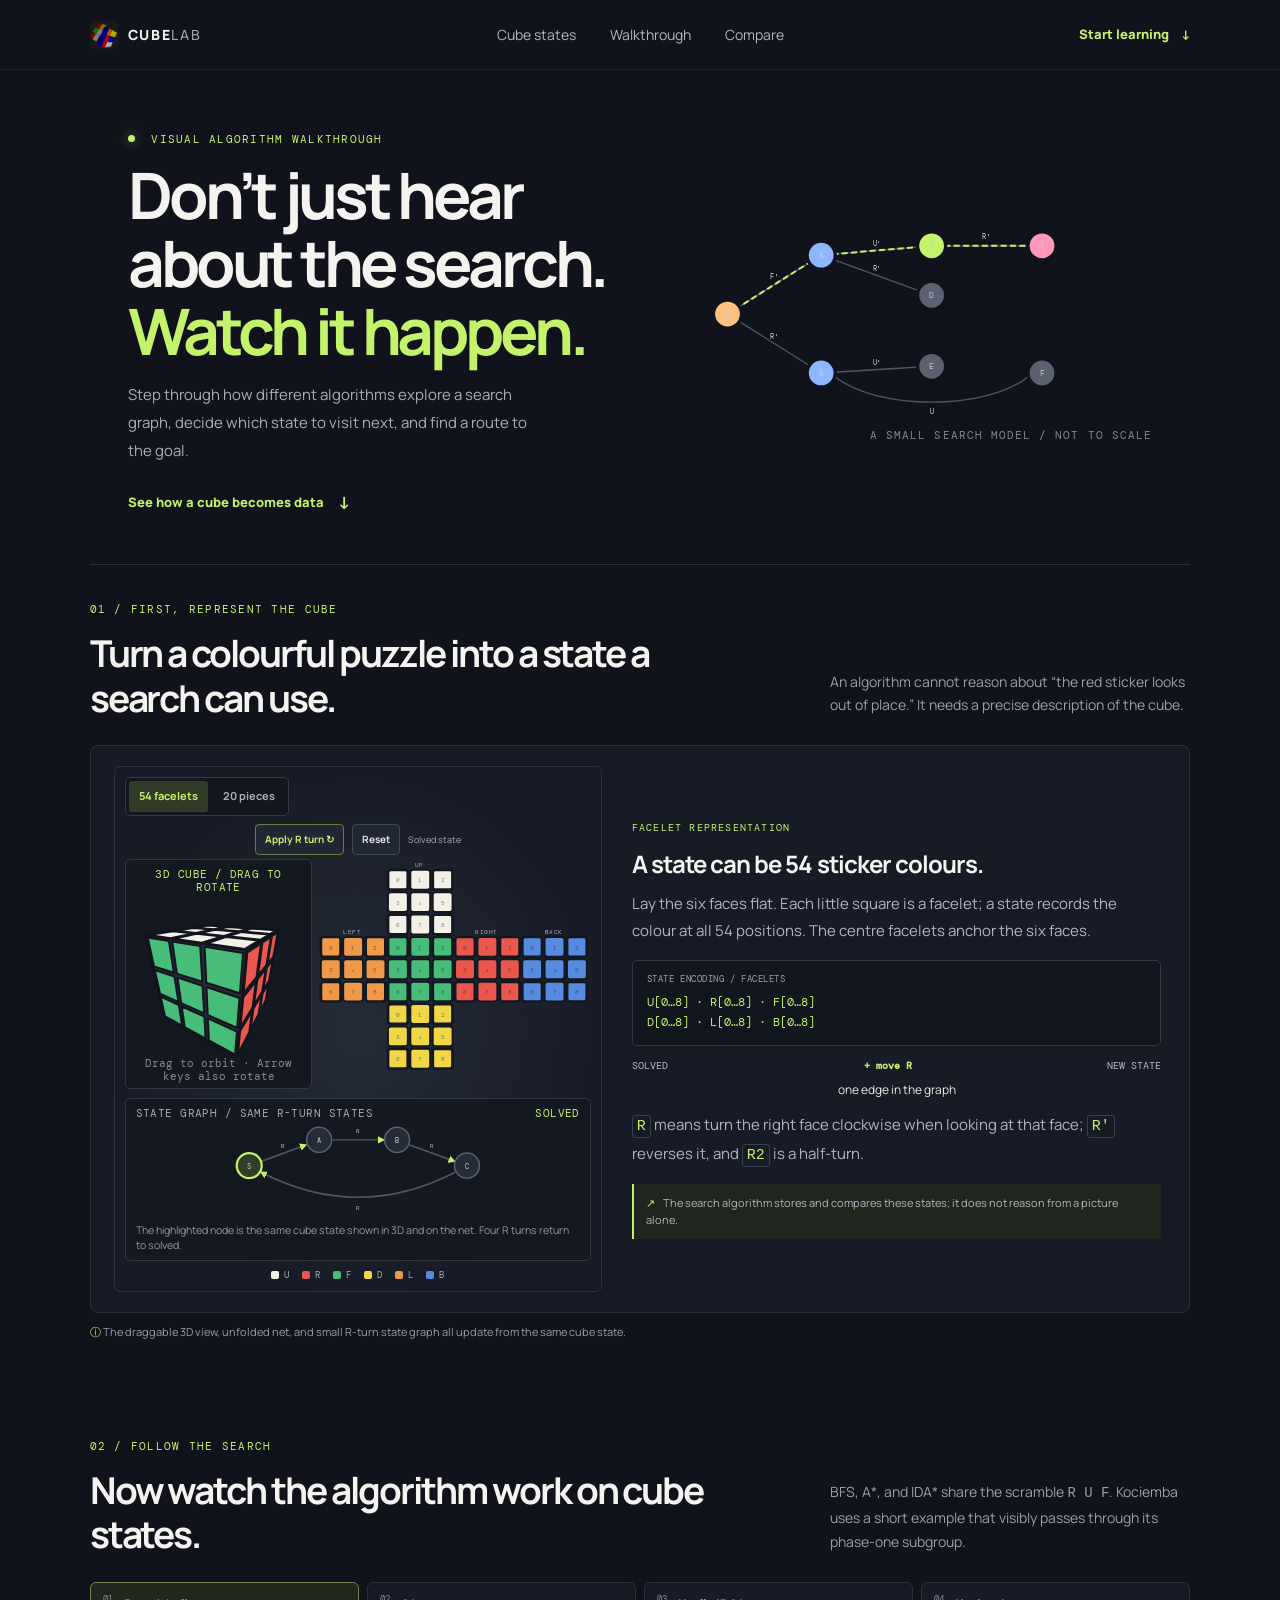
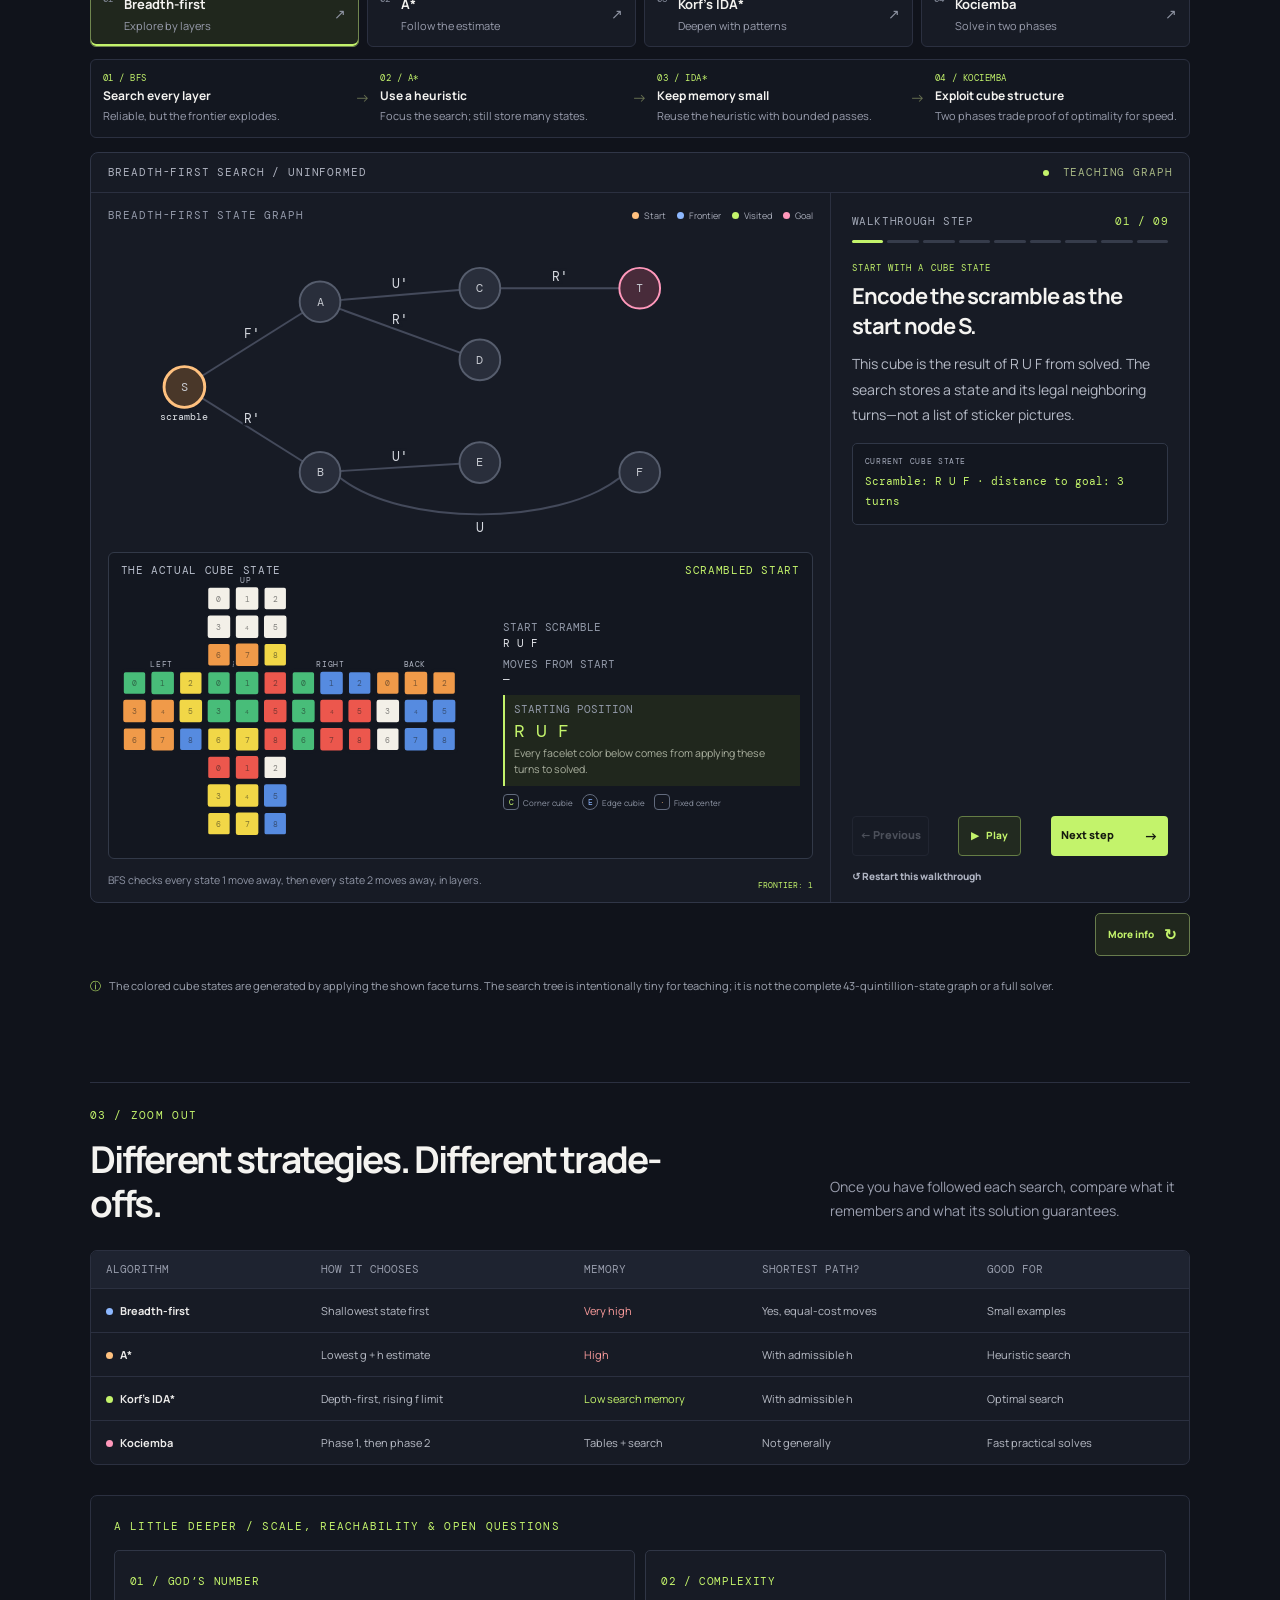
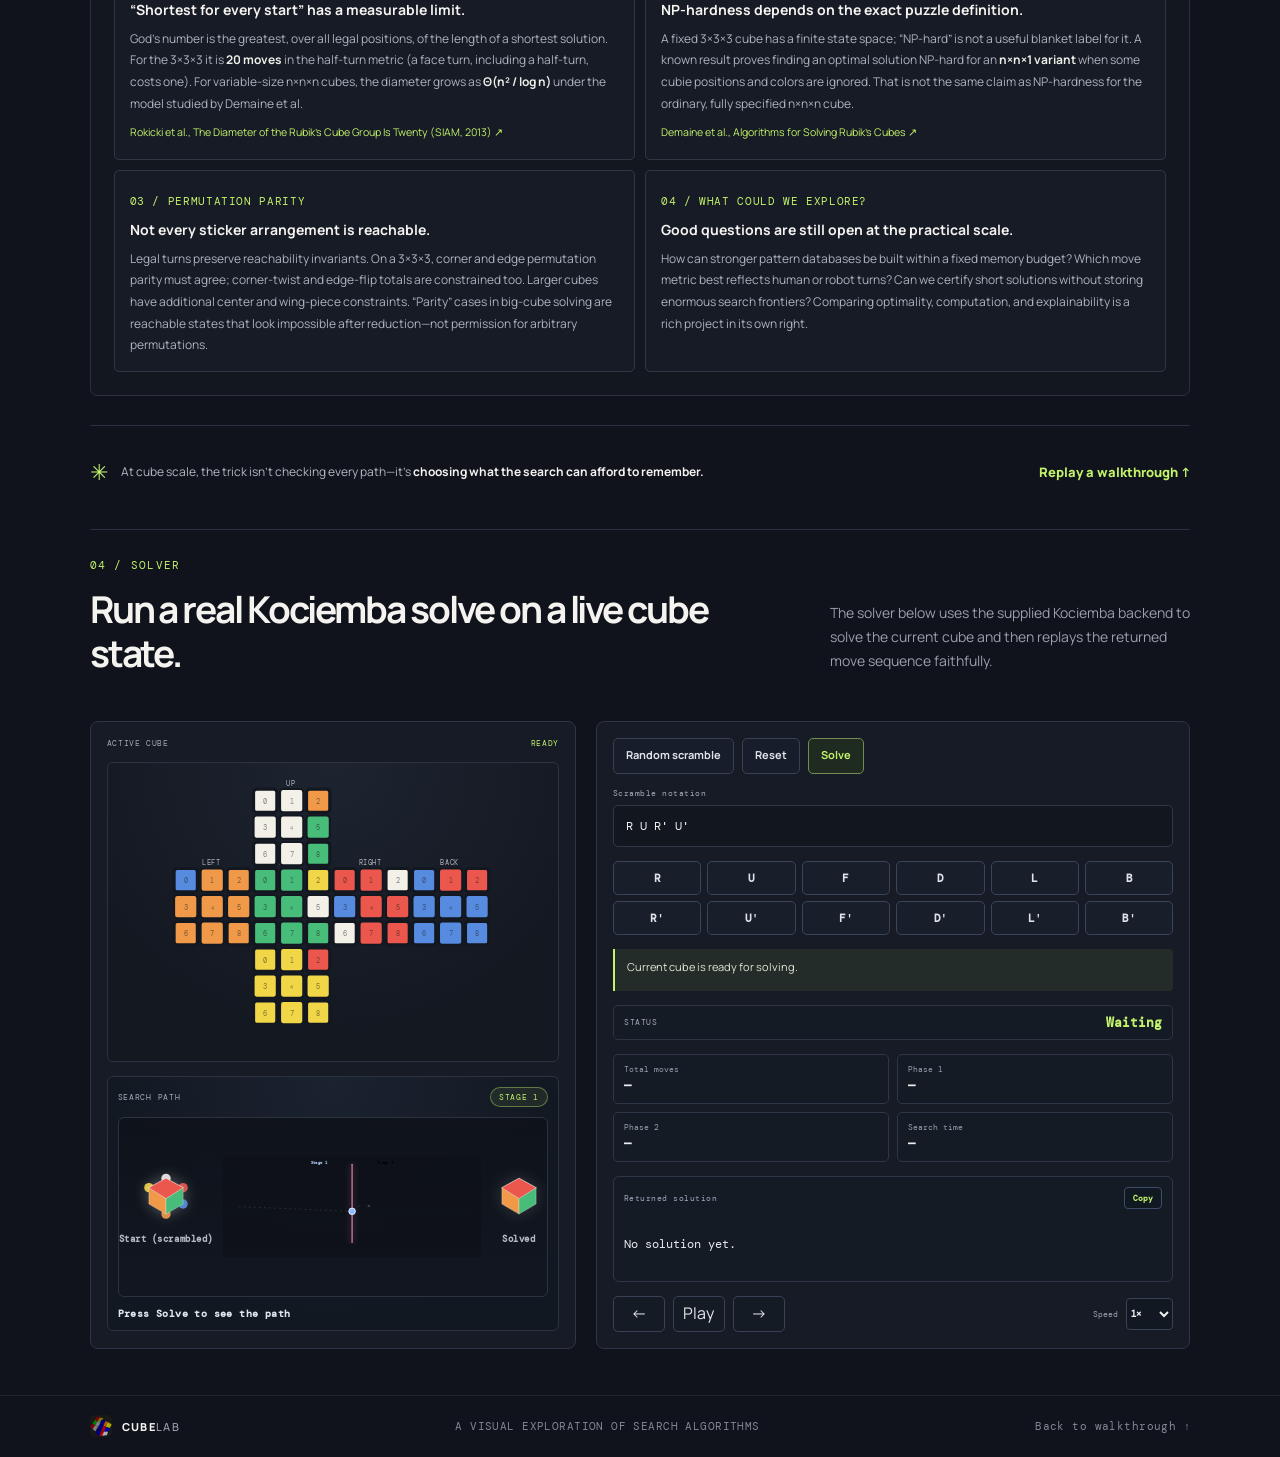
==== index.html @ 3da5feaf "Add files via upload" ====
<!DOCTYPE html>
<html lang="en">
<head>
  <meta charset="UTF-8">
  <meta name="viewport" content="width=device-width, initial-scale=1.0">
  <meta name="theme-color" content="#10131b">
  <title>Cube Lab — Search, step by step</title>
  <link rel="icon" href="./icon.png" type="image/png">
  <link rel="preconnect" href="https://fonts.googleapis.com">
  <link rel="preconnect" href="https://fonts.gstatic.com" crossorigin>
  <link href="https://fonts.googleapis.com/css2?family=DM+Mono:wght@400;500&family=Manrope:wght@400;500;600;700;800&display=swap" rel="stylesheet">
  <link rel="stylesheet" href="./styles.css">
  <script src="./sketch/kociemba.bundle.js"></script>
  <script type="module" src="./sketch/sketch.js"></script>
</head>
<body>
  <header class="topbar">
    <a class="brand" href="#" aria-label="Cube Lab home"><img class="brand-mark" src="./icon.png" alt=""><span>CUBE<span class="brand-light">LAB</span></span></a>
    <nav aria-label="Main navigation"><a href="#representation">Cube states</a><a href="#walkthrough">Walkthrough</a><a href="#compare">Compare</a></nav>
    <a class="top-cta" href="#representation">Start learning <span aria-hidden="true">↓</span></a>
  </header>

  <main>
    <section class="intro">
      <div class="intro-copy">
        <p class="eyebrow"><span class="live-dot"></span> VISUAL ALGORITHM WALKTHROUGH</p>
        <h1>Don’t just hear<br>about the search.<br><span>Watch it happen.</span></h1>
        <p>Step through how different algorithms explore a search graph, decide which state to visit next, and find a route to the goal.</p>
        <a class="primary-link" href="#representation">See how a cube becomes data <span aria-hidden="true">↓</span></a>
      </div>
      <div class="intro-visual" aria-hidden="true">
        <svg viewBox="0 0 700 320">
          <g class="intro-graph-edges">
            <line x1="65" y1="160" x2="205" y2="72"/><line x1="65" y1="160" x2="205" y2="248"/>
            <line x1="205" y1="72" x2="370" y2="58"/><line x1="205" y1="72" x2="370" y2="132"/>
            <line x1="205" y1="248" x2="370" y2="238"/><path d="M226 254 C290 304 450 304 514 254"/>
            <line x1="370" y1="58" x2="535" y2="58"/>
          </g>
          <path class="intro-route" d="M65 160L205 72 370 58 535 58"/>
          <g class="intro-graph-moves">
            <text x="135" y="108">F′</text><text x="135" y="197">R′</text>
            <text x="288" y="58">U′</text><text x="288" y="95">R′</text>
            <text x="288" y="236">U′</text><text x="370" y="310">U</text><text x="452" y="48">R′</text>
          </g>
          <circle class="node node-start" cx="65" cy="160" r="21"/><circle class="node node-frontier" cx="205" cy="72" r="21"/>
          <circle class="node node-frontier" cx="205" cy="248" r="21"/><circle class="node node-visited" cx="370" cy="58" r="21"/>
          <circle class="node node-quiet" cx="370" cy="132" r="21"/><circle class="node node-quiet" cx="370" cy="238" r="21"/>
          <circle class="node node-quiet" cx="535" cy="248" r="21"/><circle class="node node-goal" cx="535" cy="58" r="21"/>
          <g class="intro-graph-labels">
            <text x="65" y="164">S</text><text x="205" y="76">A</text><text x="205" y="252">B</text>
            <text x="370" y="62">C</text><text x="370" y="136">D</text><text x="370" y="242">E</text>
            <text x="535" y="252">F</text><text x="535" y="62">T</text>
          </g>
        </svg>
        <span class="visual-tag">A SMALL SEARCH MODEL / NOT TO SCALE</span>
      </div>
    </section>

    <section class="representation section-wrap" id="representation">
      <div class="section-heading">
        <div><p class="eyebrow">01 / FIRST, REPRESENT THE CUBE</p><h2>Turn a colourful puzzle into a state a search can use.</h2></div>
        <p>An algorithm cannot reason about “the red sticker looks out of place.” It needs a precise description of the cube.</p>
      </div>
      <div class="representation-panel">
        <div class="representation-visual">
          <div class="representation-toggle" role="tablist" aria-label="Cube state representation">
            <button type="button" class="representation-tab active" role="tab" aria-selected="true" data-representation="stickers">54 facelets</button>
            <button type="button" class="representation-tab" role="tab" aria-selected="false" data-representation="pieces">20 pieces</button>
          </div>
          <div class="representation-actions"><button type="button" id="representation-turn">Apply R turn ↻</button><button type="button" id="representation-reset">Reset</button><span id="representation-move-label">Solved state</span></div>
          <div class="cube-views">
            <div class="cube-3d-card">
              <span class="cube-view-label">3D CUBE / DRAG TO ROTATE</span>
              <div id="representation-cube-3d" class="representation-cube-3d" role="group" tabindex="0" aria-label="Interactive three-dimensional Rubik's cube. Drag to rotate; use the arrow keys to change the view."></div>
              <span class="cube-drag-hint">Drag to orbit · Arrow keys also rotate</span>
            </div>
            <div id="representation-cube" class="representation-cube" aria-label="Unfolded Rubik's cube representation"></div>
          </div>
          <div class="representation-state-graph">
            <div class="representation-state-graph-head"><span>STATE GRAPH / SAME R-TURN STATES</span><span id="representation-state-label">SOLVED</span></div>
            <div id="representation-state-graph-svg" aria-label="Graph of states produced by repeated R turns"></div>
            <p class="representation-state-graph-note">The highlighted node is the same cube state shown in 3D and on the net. Four R turns return to solved.</p>
          </div>
          <div class="net-caption"><span><i class="net-color white"></i> U</span><span><i class="net-color red"></i> R</span><span><i class="net-color green"></i> F</span><span><i class="net-color yellow"></i> D</span><span><i class="net-color orange"></i> L</span><span><i class="net-color blue"></i> B</span></div>
        </div>
        <div class="representation-explanation" aria-live="polite">
          <p class="eyebrow" id="representation-kicker">FACELET REPRESENTATION</p>
          <h3 id="representation-title">A state can be 54 sticker colours.</h3>
          <p id="representation-description">Lay the six faces flat. Each little square is a facelet; a state records the colour at all 54 positions. The centre facelets anchor the six faces.</p>
          <div class="representation-readout" id="representation-readout"><span>STATE ENCODING / FACELETS</span><code>U[0…8] · R[0…8] · F[0…8]<br>D[0…8] · L[0…8] · B[0…8]</code></div>
          <div class="representation-equation"><span>SOLVED</span><b>+ move R</b><span>NEW STATE</span><strong>one edge in the graph</strong></div>
          <p class="move-notation"><code>R</code> means turn the right face clockwise when looking at that face; <code>R′</code> reverses it, and <code>R2</code> is a half-turn.</p>
          <p class="representation-hint"><span>↗</span> The search algorithm stores and compares these states; it does not reason from a picture alone.</p>
        </div>
      </div>
      <p class="representation-note"><span>ⓘ</span> The draggable 3D view, unfolded net, and small R-turn state graph all update from the same cube state.</p>
    </section>

    <section class="walkthrough section-wrap" id="walkthrough">
      <div class="section-heading">
        <div><p class="eyebrow">02 / FOLLOW THE SEARCH</p><h2>Now watch the algorithm work on cube states.</h2></div>
        <p>BFS, A*, and IDA* share the scramble <code>R U F</code>. Kociemba uses a short example that visibly passes through its phase-one subgroup.</p>
      </div>
      <div class="algorithm-tabs" role="tablist" aria-label="Choose an algorithm">
        <button class="algorithm-tab active" type="button" role="tab" aria-selected="true" data-algorithm="bfs"><span class="tab-number">01</span><span><strong>Breadth-first</strong><small>Explore by layers</small></span><span class="tab-arrow">↗</span></button>
        <button class="algorithm-tab" type="button" role="tab" aria-selected="false" data-algorithm="astar"><span class="tab-number">02</span><span><strong>A*</strong><small>Follow the estimate</small></span><span class="tab-arrow">↗</span></button>
        <button class="algorithm-tab" type="button" role="tab" aria-selected="false" data-algorithm="idastar"><span class="tab-number">03</span><span><strong>Korf’s IDA*</strong><small>Deepen with patterns</small></span><span class="tab-arrow">↗</span></button>
        <button class="algorithm-tab" type="button" role="tab" aria-selected="false" data-algorithm="kociemba"><span class="tab-number">04</span><span><strong>Kociemba</strong><small>Solve in two phases</small></span><span class="tab-arrow">↗</span></button>
      </div>

      <div class="algorithm-progression" aria-label="How each strategy builds on the previous one">
        <div class="progression-item"><span>01 / BFS</span><strong>Search every layer</strong><small>Reliable, but the frontier explodes.</small></div>
        <span class="progression-arrow" aria-hidden="true">→</span>
        <div class="progression-item"><span>02 / A*</span><strong>Use a heuristic</strong><small>Focus the search; still store many states.</small></div>
        <span class="progression-arrow" aria-hidden="true">→</span>
        <div class="progression-item"><span>03 / IDA*</span><strong>Keep memory small</strong><small>Reuse the heuristic with bounded passes.</small></div>
        <span class="progression-arrow" aria-hidden="true">→</span>
        <div class="progression-item"><span>04 / KOCIEMBA</span><strong>Exploit cube structure</strong><small>Two phases trade proof of optimality for speed.</small></div>
      </div>

      <div class="walkthrough-flip" id="walkthrough-flip">
        <div class="walkthrough-flip-inner" id="walkthrough-flip-inner">
          <div class="walkthrough-front">
            <div class="walkthrough-panel">
        <div class="walkthrough-topline"><span id="algorithm-kicker">BREADTH-FIRST SEARCH / UNINFORMED</span><span class="demo-badge"><i></i> TEACHING GRAPH</span></div>
        <div class="walkthrough-body">
          <div class="visualization">
            <div class="visualization-head"><span id="graph-title">SEARCH GRAPH</span><span class="legend" id="graph-legend"><i class="legend-dot start"></i>Start <i class="legend-dot frontier"></i>Frontier <i class="legend-dot visited"></i>Visited <i class="legend-dot goal"></i>Goal</span></div>
            <div class="graph-container" id="graph-container" aria-label="Step-by-step search graph visualization"></div>
            <div id="cube-context" class="cube-context"></div>
            <div class="visualization-foot"><span id="graph-caption">Each circle is a state. Each line is a possible move.</span><span id="metric-caption">FRONTIER: 1</span></div>
          </div>
          <aside class="step-explanation" aria-live="polite">
            <div class="step-top"><span class="step-label">WALKTHROUGH STEP</span><span class="step-count" id="step-count">01 / 05</span></div>
            <div class="step-progress" id="step-progress"></div>
            <p class="eyebrow" id="step-phase">INITIALIZE</p>
            <h3 id="step-title">Put the start state in the queue.</h3>
            <p class="step-description" id="step-description"></p>
            <div class="data-card" id="data-card"></div>
            <div class="step-controls">
              <button class="previous-button" id="previous-step" type="button">← <span>Previous</span></button>
              <button class="play-button" id="play-steps" type="button" aria-pressed="false"><span aria-hidden="true">▶</span> Play</button>
              <button class="next-button" id="next-step" type="button"><span>Next step</span><b aria-hidden="true">→</b></button>
            </div>
            <button class="restart-button" id="restart-algorithm" type="button">↺ Restart this walkthrough</button>
          </aside>
        </div>
            </div>
            <div class="more-info-row"><button class="more-info-button" id="more-info-button" type="button" aria-expanded="false" aria-controls="algorithm-info-panel">More info <span aria-hidden="true">↻</span></button></div>
          </div>
          <section class="algorithm-info-panel" id="algorithm-info-panel" aria-live="polite" aria-hidden="true" inert></section>
        </div>
      </div>
      <p class="teaching-note"><span>ⓘ</span> The colored cube states are generated by applying the shown face turns. The search tree is intentionally tiny for teaching; it is not the complete 43-quintillion-state graph or a full solver.</p>
    </section>

    <section class="compare-section section-wrap" id="compare">
      <div class="section-heading">
        <div><p class="eyebrow">03 / ZOOM OUT</p><h2>Different strategies. Different trade-offs.</h2></div>
        <p>Once you have followed each search, compare what it remembers and what its solution guarantees.</p>
      </div>
      <div class="comparison">
        <div class="comparison-head"><span>ALGORITHM</span><span>HOW IT CHOOSES</span><span>MEMORY</span><span>SHORTEST PATH?</span><span>GOOD FOR</span></div>
        <div class="comparison-row"><strong><span class="row-dot dot-blue"></span>Breadth-first</strong><span>Shallowest state first</span><span class="memory-high">Very high</span><span>Yes, equal-cost moves</span><span>Small examples</span></div>
        <div class="comparison-row"><strong><span class="row-dot dot-orange"></span>A*</strong><span>Lowest g + h estimate</span><span class="memory-high">High</span><span>With admissible h</span><span>Heuristic search</span></div>
        <div class="comparison-row"><strong><span class="row-dot dot-green"></span>Korf’s IDA*</strong><span>Depth-first, rising f limit</span><span class="memory-low">Low search memory</span><span>With admissible h</span><span>Optimal search</span></div>
        <div class="comparison-row"><strong><span class="row-dot dot-pink"></span>Kociemba</strong><span>Phase 1, then phase 2</span><span>Tables + search</span><span>Not generally</span><span>Fast practical solves</span></div>
      </div>
      <div class="cube-theory">
        <p class="eyebrow">A LITTLE DEEPER / SCALE, REACHABILITY & OPEN QUESTIONS</p>
        <div class="theory-grid">
          <article class="theory-card">
            <span class="theory-index">01 / GOD’S NUMBER</span>
            <h3>“Shortest for every start” has a measurable limit.</h3>
            <p>God’s number is the greatest, over all legal positions, of the length of a shortest solution. For the 3×3×3 it is <strong>20 moves</strong> in the half-turn metric (a face turn, including a half-turn, costs one). For variable-size n×n×n cubes, the diameter grows as <strong>Θ(n² / log n)</strong> under the model studied by Demaine et al.</p>
            <a href="https://doi.org/10.1137/120867366" target="_blank" rel="noreferrer">Rokicki et al., The Diameter of the Rubik’s Cube Group Is Twenty (SIAM, 2013) ↗</a>
          </article>
          <article class="theory-card">
            <span class="theory-index">02 / COMPLEXITY</span>
            <h3>NP-hardness depends on the exact puzzle definition.</h3>
            <p>A fixed 3×3×3 cube has a finite state space; “NP-hard” is not a useful blanket label for it. A known result proves finding an optimal solution NP-hard for an <strong>n×n×1 variant</strong> when some cubie positions and colors are ignored. That is not the same claim as NP-hardness for the ordinary, fully specified n×n×n cube.</p>
            <a href="https://arxiv.org/abs/1106.5736" target="_blank" rel="noreferrer">Demaine et al., Algorithms for Solving Rubik’s Cubes ↗</a>
          </article>
          <article class="theory-card">
            <span class="theory-index">03 / PERMUTATION PARITY</span>
            <h3>Not every sticker arrangement is reachable.</h3>
            <p>Legal turns preserve reachability invariants. On a 3×3×3, corner and edge permutation parity must agree; corner-twist and edge-flip totals are constrained too. Larger cubes have additional center and wing-piece constraints. “Parity” cases in big-cube solving are reachable states that look impossible after reduction—not permission for arbitrary permutations.</p>
          </article>
          <article class="theory-card">
            <span class="theory-index">04 / WHAT COULD WE EXPLORE?</span>
            <h3>Good questions are still open at the practical scale.</h3>
            <p>How can stronger pattern databases be built within a fixed memory budget? Which move metric best reflects human or robot turns? Can we certify short solutions without storing enormous search frontiers? Comparing optimality, computation, and explainability is a rich project in its own right.</p>
          </article>
        </div>
      </div>
      <div class="closing"><span class="closing-icon">✳</span><p>At cube scale, the trick isn’t checking every path—it’s <strong>choosing what the search can afford to remember.</strong></p><a class="top-cta" href="#walkthrough">Replay a walkthrough ↑</a></div>
    </section>

    <section class="solver-section section-wrap" id="solver-section">
      <div class="section-heading">
        <div><p class="eyebrow">04 / SOLVER</p><h2>Run a real Kociemba solve on a live cube state.</h2></div>
        <p>The solver below uses the supplied Kociemba backend to solve the current cube and then replays the returned move sequence faithfully.</p>
      </div>
      <div class="solver-shell">
        <div class="solver-panel solver-cube-panel">
          <div class="solver-view-header"><span>ACTIVE CUBE</span><span id="solver-status-label">READY</span></div>
          <div id="solver-cube-display" class="solver-cube-display" aria-live="polite"></div>
          <div id="solver-path-panel" class="solver-path-panel" aria-live="polite">
            <div class="solver-path-header"><span>SEARCH PATH</span><span class="solver-path-stage" data-role="stage-tag">STAGE 1</span></div>
            <div class="solver-path-visual" data-role="visual"></div>
            <div class="solver-path-status" data-role="status">Press Solve to see the path</div>
          </div>
        </div>
        <div class="solver-panel solver-controls-panel">
          <div class="solver-toolbar">
            <button id="solver-scramble-random" type="button">Random scramble</button>
            <button id="solver-reset" type="button">Reset</button>
            <button id="solver-solve" type="button" class="primary">Solve</button>
          </div>
          <label class="solver-input" for="solver-scramble-input">
            <span>Scramble notation</span>
            <input id="solver-scramble-input" type="text" value="R U R' U'" spellcheck="false" aria-label="Scramble notation input" />
          </label>
          <div class="solver-turn-grid" aria-label="Cube face motion controls">
            <button type="button" class="solver-face-button" data-move="R">R</button>
            <button type="button" class="solver-face-button" data-move="U">U</button>
            <button type="button" class="solver-face-button" data-move="F">F</button>
            <button type="button" class="solver-face-button" data-move="D">D</button>
            <button type="button" class="solver-face-button" data-move="L">L</button>
            <button type="button" class="solver-face-button" data-move="B">B</button>
            <button type="button" class="solver-face-button" data-move="R'">R′</button>
            <button type="button" class="solver-face-button" data-move="U'">U′</button>
            <button type="button" class="solver-face-button" data-move="F'">F′</button>
            <button type="button" class="solver-face-button" data-move="D'">D′</button>
            <button type="button" class="solver-face-button" data-move="L'">L′</button>
            <button type="button" class="solver-face-button" data-move="B'">B′</button>
          </div>
          <div id="solver-message" class="solver-message" data-tone="info">Ready to solve a valid cube state.</div>
          <div class="solver-phase-row">
            <span class="solver-tag">STATUS</span>
            <strong id="solver-phase-text">Waiting</strong>
          </div>
          <div class="solver-stats" id="solver-stats">
            <div><span>Total moves</span><strong id="solver-stat-total">—</strong></div>
            <div><span>Phase 1</span><strong id="solver-stat-phase1">—</strong></div>
            <div><span>Phase 2</span><strong id="solver-stat-phase2">—</strong></div>
            <div><span>Search time</span><strong id="solver-stat-time">—</strong></div>
          </div>
          <div class="solver-solution-box">
            <div class="solver-solution-header">
              <span>Returned solution</span>
              <button id="solver-copy-solution" type="button">Copy</button>
            </div>
            <div id="solver-solution-text" class="solver-solution-text">No solution yet.</div>
          </div>
          <div class="solver-playback">
            <button id="solver-prev-move" type="button" aria-label="Previous move">←</button>
            <button id="solver-play-solution" type="button" aria-label="Play solution">Play</button>
            <button id="solver-next-move" type="button" aria-label="Next move">→</button>
            <label class="solver-speed">
              <span>Speed</span>
              <select id="solver-speed-select" aria-label="Playback speed">
                <option value="0.25">0.25×</option>
                <option value="0.5">0.5×</option>
                <option value="1" selected>1×</option>
                <option value="2">2×</option>
                <option value="4">4×</option>
              </select>
            </label>
          </div>
        </div>
      </div>
    </section>
  </main>
  <footer><a class="brand" href="#"><img class="brand-mark" src="./icon.png" alt=""><span>CUBE<span class="brand-light">LAB</span></span></a><span>A VISUAL EXPLORATION OF SEARCH ALGORITHMS</span><a href="#walkthrough">Back to walkthrough ↑</a></footer>
</body>
</html>
---- styles.css ----
:root {
  color-scheme: dark;
  --bg: #10131b;
  --surface: #171b25;
  --raised: #1d2230;
  --line: #2b3040;
  --muted: #9a9eae;
  --text: #f4f3f0;
  --accent: #c3f36b;
  --blue: #8db8ff;
  --orange: #ffc17f;
  --pink: #ff98bb;
  --mono: "DM Mono", Consolas, monospace;
  --sans: "Manrope", "Segoe UI", sans-serif;
}
* { box-sizing: border-box; }
html { scroll-behavior: smooth; }
body { margin: 0; background: var(--bg); color: var(--text); font-family: var(--sans); font-size: 16px; line-height: 1.7; }
a { color: inherit; text-decoration: none; }
button { color: inherit; font: inherit; }
.topbar { height: 70px; padding: 0 7%; display: flex; align-items: center; justify-content: space-between; border-bottom: 1px solid rgba(255,255,255,.07); }
.brand { display: inline-flex; align-items: center; gap: 10px; font-size: 14px; font-weight: 800; letter-spacing: .12em; }
.brand-light { color: #9da2af; font-weight: 500; }
.brand-mark { width: 28px; height: 28px; display: block; border-radius: 5px; object-fit: cover; }
.topbar nav { display: flex; gap: 34px; color: #b4b7c2; font-size: 12px; }.topbar nav a:hover, footer a:hover { color: var(--accent); }
.top-cta { color: var(--accent); font-size: 11px; font-weight: 800; }.top-cta span { margin-left: 9px; }
.intro { min-height: 450px; padding: 62px 10% 48px; display: grid; grid-template-columns: 1fr .9fr; align-items: center; gap: 35px; overflow: hidden; }
.intro-copy { position: relative; z-index: 1; }.eyebrow { margin: 0 0 13px; color: var(--accent); font: 9px/1.5 var(--mono); letter-spacing: .12em; }
.live-dot { display: inline-block; width: 7px; height: 7px; margin-right: 8px; border-radius: 50%; background: var(--accent); box-shadow: 0 0 12px #c3f36b88; vertical-align: 1px; }
h1,h2,h3,p { margin-top: 0; } h1 { margin-bottom: 17px; font-size: clamp(45px,5vw,66px); line-height: 1.06; letter-spacing: -.065em; }
h1 span { color: var(--accent); }.intro-copy > p:not(.eyebrow) { max-width: 425px; color: #aaadba; font-size: 13px; line-height: 1.85; }
.primary-link { display: inline-flex; gap: 14px; align-items: center; margin-top: 8px; color: var(--accent); font-size: 11px; font-weight: 800; }.primary-link span { font-size: 17px; }
.intro-visual { position: relative; padding: 22px 0; }.intro-visual svg { width: 100%; overflow: visible; }
.intro-edge { fill: none; stroke: #50566a; stroke-width: 2; }.explored-edge { stroke: #667153; }.intro-route { fill: none; stroke: var(--accent); stroke-width: 3; stroke-dasharray: 9 5; }
.node { stroke: var(--bg); stroke-width: 5; }.node-start { fill: var(--orange); }.node-frontier { fill: var(--blue); }.node-visited { fill: var(--accent); }.node-goal { fill: var(--pink); }.node-quiet { fill: #5b6171; }
.intro-visual text { fill: #a4a8b4; font: 9px var(--mono); letter-spacing: .1em; }.visual-tag { display: block; text-align: right; color: #818697; font: 8px var(--mono); letter-spacing: .1em; }
.intro-graph-edges line,.intro-graph-edges path { fill: none; stroke: #50566a; stroke-width: 2; }.intro-graph-moves text { fill: #d8dbe2; stroke: #10131b; stroke-width: 4px; paint-order: stroke; text-anchor: middle; font: 11px var(--mono); letter-spacing: 0; }.intro-graph-labels text { fill: #c7cad1; text-anchor: middle; font: 12px var(--mono); letter-spacing: 0; }
.section-wrap { width: min(1200px,86%); margin: 0 auto; }.walkthrough { padding: 40px 0 86px; }
.section-heading { display: flex; justify-content: space-between; align-items: end; gap: 30px; margin-bottom: 25px; }.section-heading h2 { max-width: 620px; margin: 0; font-size: clamp(27px,3.1vw,37px); letter-spacing: -.055em; line-height: 1.2; }
.section-heading > p { max-width: 360px; margin: 0 0 3px; color: var(--muted); font-size: 11px; }
.algorithm-tabs { display: grid; grid-template-columns: repeat(4,1fr); gap: 8px; margin-bottom: 12px; }
.algorithm-tab { min-height: 65px; padding: 10px 12px; display: flex; align-items: center; gap: 11px; text-align: left; border: 1px solid var(--line); border-radius: 6px; background: var(--surface); cursor: pointer; transition: border-color .16s, background .16s, transform .16s; }
.algorithm-tab:hover { transform: translateY(-2px); border-color: #535a6d; }.algorithm-tab.active { border-color: #70864f; background: #20271d; box-shadow: inset 0 -2px var(--accent); }
.tab-number { align-self: flex-start; color: #858b9a; font: 9px var(--mono); }.algorithm-tab > span:nth-child(2) { display: grid; gap: 2px; }
.algorithm-tab strong { font-size: 11px; }.algorithm-tab small { color: var(--muted); font-size: 9px; }.tab-arrow { margin-left: auto; color: #8f94a3; font-size: 14px; }
.algorithm-progression { display: grid; grid-template-columns: 1fr auto 1fr auto 1fr auto 1fr; align-items: center; gap: 10px; margin: 0 0 14px; padding: 12px; border: 1px solid var(--line); border-radius: 6px; background: #131720; }
.progression-item { min-width: 0; display: grid; gap: 2px; }.progression-item > span { color: var(--accent); font: 8px var(--mono); letter-spacing: .06em; }.progression-item strong { font-size: 10px; }.progression-item small { color: var(--muted); font-size: 9px; line-height: 1.5; }.progression-arrow { color: #687151; font-size: 15px; }
.walkthrough-flip { perspective: 1500px; }.walkthrough-flip-inner { display: grid; transform-style: preserve-3d; transition: transform .7s cubic-bezier(.2,.7,.2,1); }.walkthrough-flip-inner.is-flipped { transform: rotateY(180deg); }
.walkthrough-front,.algorithm-info-panel { grid-area: 1 / 1; min-width: 0; backface-visibility: hidden; -webkit-backface-visibility: hidden; }.walkthrough-front { display: flex; flex-direction: column; }.algorithm-info-panel { display: flex; flex-direction: column; gap: 20px; padding: 26px; border: 1px solid #303647; border-radius: 8px; background: var(--surface); transform: rotateY(180deg); }
.more-info-row { display: flex; justify-content: flex-end; padding: 10px 0 0; }.more-info-button { min-height: 36px; padding: 8px 12px; display: inline-flex; align-items: center; gap: 10px; border: 1px solid #687c4d; border-radius: 5px; background: #20271d; color: var(--accent); cursor: pointer; font-size: 10px; font-weight: 800; }.more-info-button:hover { border-color: var(--accent); background: #293322; }.more-info-button span { font-size: 15px; }
.algorithm-info-heading { position: relative; padding-right: 175px; }.algorithm-info-heading h2 { margin: 0 0 8px; font-size: clamp(24px,3vw,34px); letter-spacing: -.05em; }.algorithm-info-heading .eyebrow { margin-bottom: 7px; }.algorithm-info-summary { max-width: 780px; margin: 0; color: #b7bbc6; font-size: 12px; line-height: 1.7; }.algorithm-info-heading .more-info-button { position: absolute; top: 0; right: 0; }
.algorithm-info-facts { display: grid; grid-template-columns: repeat(2,minmax(0,1fr)); gap: 10px; }.algorithm-info-facts article { min-width: 0; padding: 14px; border: 1px solid #303646; border-radius: 5px; background: #131720; }.algorithm-info-facts h3,.pseudocode h3 { margin: 0 0 7px; color: #e8e9e6; font-size: 12px; }.algorithm-info-facts p { margin: 0; color: #aeb3c0; font-size: 10px; line-height: 1.8; white-space: pre-line; }.pseudocode { padding: 14px; border: 1px solid #303646; border-radius: 5px; background: #11151d; }.pseudocode pre { overflow-x: auto; margin: 0; color: var(--accent); font: 10px/1.8 var(--mono); white-space: pre; }
.walkthrough-panel { overflow: hidden; border: 1px solid #303647; border-radius: 8px; background: var(--surface); }
.walkthrough-topline { min-height: 40px; padding: 0 17px; display: flex; align-items: center; justify-content: space-between; border-bottom: 1px solid var(--line); color: #adb1be; font: 8px var(--mono); letter-spacing: .08em; }
.demo-badge { color: #a5b583; }.demo-badge i { display: inline-block; width: 6px; height: 6px; margin-right: 6px; border-radius: 50%; background: var(--accent); }
.walkthrough-body { display: grid; grid-template-columns: minmax(0,1.65fr) minmax(310px,.8fr); min-height: 470px; }
.visualization { min-width: 0; padding: 16px 17px 12px; border-right: 1px solid var(--line); }
.visualization-head { min-height: 23px; display: flex; justify-content: space-between; align-items: start; gap: 10px; color: #9298a8; font: 8px var(--mono); letter-spacing: .08em; }
.legend { display: flex; align-items: center; gap: 5px; color: #a9adba; font: 8px var(--sans); letter-spacing: 0; }.legend[hidden] { display: none; }.legend-dot { width: 7px; height: 7px; margin-left: 6px; border-radius: 50%; }.legend-dot.start { background: var(--orange); }.legend-dot.frontier { background: var(--blue); }.legend-dot.visited { background: var(--accent); }.legend-dot.goal { background: var(--pink); }
.a-star-key { white-space: nowrap; }.a-star-key i { color: var(--accent); font: 9px var(--mono); font-style: normal; }
.graph-container { min-height: 310px; display: grid; place-items: center; overflow: hidden; }.graph-svg { width: 100%; height: 310px; }
.graph-edge { stroke: #444a5b; stroke-width: 2; transition: stroke .25s, stroke-width .25s; }.graph-edge.edge-discovered { stroke: #727b60; }.graph-edge.edge-path { stroke: var(--accent); stroke-width: 4; }
.graph-node circle { fill: #292e3b; stroke: #565d6d; stroke-width: 2; transition: fill .25s, stroke .25s, r .25s; }.graph-node text { fill: #c7cad1; text-anchor: middle; font: 12px var(--mono); pointer-events: none; }
.graph-node .node-score { fill: #d5d9e2; font: 10px var(--mono); }.graph-node.node-current circle { fill: #303d28; stroke: var(--accent); stroke-width: 3; }.graph-node.node-visited circle { fill: #344329; stroke: var(--accent); }
.graph-node.node-frontier circle { fill: #283a54; stroke: var(--blue); }.graph-node.node-start circle { fill: #493729; stroke: var(--orange); }.graph-node.node-goal circle { fill: #482b3a; stroke: var(--pink); }
.graph-node.node-pruned circle { fill: #292e3b; stroke: #697083; stroke-dasharray: 4 3; }.graph-node.node-path circle { fill: #39452d; stroke: var(--accent); stroke-width: 3; }
.graph-node .node-state { fill: #e0e3e8; font: 10px var(--mono); }.edge-move { fill: #d8dbe2; stroke: #171b25; stroke-width: 5px; paint-order: stroke; text-anchor: middle; font: 13px var(--mono); }.edge-move-path { fill: var(--accent); }
.representation { padding: 37px 0 57px; border-top: 1px solid var(--line); }.representation-panel { display: grid; grid-template-columns: minmax(340px,.95fr) minmax(350px,1.05fr); gap: 25px; padding: 20px 23px; border: 1px solid var(--line); border-radius: 8px; background: var(--surface); }
.representation-visual { min-width: 0; padding: 10px; display: flex; flex-direction: column; align-items: center; justify-content: center; border: 1px solid #2b3240; border-radius: 6px; background: radial-gradient(ellipse at 50% 50%,#252c38,#171b25 72%); }
.representation-toggle { display: flex; align-self: flex-start; gap: 5px; margin-bottom: 8px; padding: 3px; border: 1px solid #343a49; border-radius: 5px; background: #131720; }
.representation-tab { padding: 6px 10px; border: 0; border-radius: 3px; background: transparent; color: #a9aebb; cursor: pointer; font-size: 11px; font-weight: 700; }.representation-tab.active { background: #313b27; color: var(--accent); }
.representation-actions { width: 100%; display: flex; align-items: center; justify-content: center; gap: 8px; margin-bottom: 4px; }.representation-actions button { padding: 6px 9px; border: 1px solid #41495a; border-radius: 4px; background: #222735; color: #e0e2e5; cursor: pointer; font-size: 10px; font-weight: 700; }.representation-actions button:first-child { border-color: #667d45; color: var(--accent); }.representation-actions button:hover { border-color: var(--accent); }.representation-actions span { color: #a4aaba; font-size: 9px; }
.cube-views { width: 100%; display: grid; grid-template-columns: minmax(0,.82fr) minmax(0,1.18fr); align-items: center; gap: 8px; }
.cube-3d-card { min-width: 0; padding: 8px 5px 5px; border: 1px solid #303747; border-radius: 5px; background: #141821; text-align: center; }
.cube-view-label,.cube-drag-hint { display: block; color: #a4aaba; font: 7px var(--mono); letter-spacing: .04em; }.cube-view-label { color: var(--accent); }.cube-drag-hint { color: #838b9b; font-size: 6px; letter-spacing: 0; }
.representation-cube-3d { width: 100%; aspect-ratio: 1.08; display: grid; place-items: center; cursor: grab; outline: none; touch-action: none; }.representation-cube-3d:active { cursor: grabbing; }.representation-cube-3d:focus-visible { box-shadow: inset 0 0 0 2px var(--accent); border-radius: 4px; }.interactive-cube-svg { display: block; width: 100%; height: 100%; overflow: visible; }.interactive-cube-body { fill: #252b37; stroke: #10131b; stroke-width: 2; stroke-linejoin: round; vector-effect: non-scaling-stroke; }.interactive-cube-sticker { stroke: #11151d; stroke-width: 2; stroke-linejoin: round; vector-effect: non-scaling-stroke; }
.representation-cube { width: 100%; min-width: 0; display: grid; place-items: center; }.cube-net { display: block; width: 100%; max-width: 340px; height: auto; overflow: visible; }
.representation-state-graph { width: 100%; margin-top: 9px; padding: 8px 10px 6px; border: 1px solid #303747; border-radius: 5px; background: #141821; }.representation-state-graph-head { display: flex; justify-content: space-between; gap: 8px; color: #a4aaba; font: 7px var(--mono); letter-spacing: .04em; }.representation-state-graph-head span:last-child { color: var(--accent); }.representation-graph-svg { display: block; width: 100%; height: 103px; overflow: visible; }.representation-graph-edge { fill: none; stroke: #50576a; stroke-width: 2; marker-end: url(#representation-arrow); }.representation-graph-edge.active { stroke: var(--accent); stroke-width: 3; }.representation-graph-node circle { fill: #252b39; stroke: #596173; stroke-width: 2; }.representation-graph-node text { fill: #c7cad1; text-anchor: middle; font: 10px var(--mono); }.representation-graph-node.current circle { fill: #303d28; stroke: var(--accent); stroke-width: 3; }.representation-graph-node.passed circle { fill: #344329; stroke: var(--accent); }.representation-graph-move { fill: #b7bdca; text-anchor: middle; font: 8px var(--mono); }.representation-graph-move.active { fill: var(--accent); }.representation-state-graph-note { margin: 0; color: #9298a8; font-size: 8px; line-height: 1.5; }
.cube-face-label { fill: #aeb3c0; text-anchor: middle; font: 7px var(--mono); letter-spacing: .08em; }.cube-sticker { stroke: #131720; stroke-width: 2; transition: fill .2s; }.cube-sticker.move-highlight { stroke: #fff; stroke-width: 3; filter: drop-shadow(0 0 3px #fff8); }.cube-sticker.pattern-piece { stroke: #222; stroke-width: 4; filter: drop-shadow(0 0 3px #ffbc61); }
.facelet-index { fill: #1a1b1b; text-anchor: middle; font: 7px var(--mono); opacity: .52; pointer-events: none; }.center-index { font-size: 5px; }.piece-label { fill: #151820; text-anchor: middle; font: bold 8px var(--mono); pointer-events: none; }.center-label { font-size: 12px; }.cube-sticker.corner-sticker { stroke-width: 3; }.cube-sticker.edge-sticker { stroke-width: 2; }
.net-caption { display: flex; flex-wrap: wrap; justify-content: center; gap: 13px; padding-top: 8px; color: #aab0bd; font: 9px var(--mono); }.net-caption span { display: flex; align-items: center; gap: 5px; }.net-color { width: 8px; height: 8px; border-radius: 2px; }.net-color.white { background: #f3f0e8; }.net-color.red { background: #ec574d; }.net-color.green { background: #48bd79; }.net-color.yellow { background: #f1d747; }.net-color.orange { background: #f09a49; }.net-color.blue { background: #568be0; }
.representation-explanation { padding: 9px 5px; align-self: center; }.representation-explanation .eyebrow { font-size: 10px; }.representation-explanation h3 { margin-bottom: 11px; font-size: 24px; line-height: 1.3; letter-spacing: -.04em; }.representation-explanation > p:not(.eyebrow) { color: #b1b5c1; font-size: 14px; line-height: 1.8; }
.representation-readout { margin: 16px 0 12px; padding: 12px 14px; border: 1px solid #343a49; border-radius: 5px; background: #12161e; }.representation-readout span,.representation-readout code { display: block; }.representation-readout span { margin-bottom: 7px; color: #9ca2b1; font: 9px var(--mono); letter-spacing: .06em; }.representation-readout code { color: var(--accent); font: 12px/1.7 var(--mono); }
.representation-equation { display: grid; grid-template-columns: auto 1fr auto; align-items: center; gap: 9px; margin: 13px 0; color: #b5bac5; font: 10px var(--mono); }.representation-equation b { color: var(--accent); text-align: center; }.representation-equation strong { grid-column: 1 / -1; color: #e7e8e4; font: 12px var(--sans); text-align: center; }
.move-notation { margin: 12px 0; color: #b1b5c1; font-size: 11px; line-height: 1.7; }.move-notation code { padding: 2px 4px; border: 1px solid #383f4e; border-radius: 3px; color: var(--accent); }
.representation-hint { margin: 15px 0 0; padding: 10px 12px; border-left: 2px solid var(--accent); background: #20261e; color: #bcc2b1; font-size: 11px !important; line-height: 1.6 !important; }.representation-hint span { margin-right: 6px; color: var(--accent); }
.representation-note { margin: 10px 0 0; color: #969cab; font-size: 11px; }.representation-note span { color: var(--accent); }
.cube-context { width: 100%; margin: 10px 0 4px; padding: 11px 12px; border: 1px solid #323948; border-radius: 6px; background: #131720; }.cube-context-heading { display: flex; justify-content: space-between; gap: 12px; margin-bottom: 8px; color: #b7bdca; font: 9px var(--mono); letter-spacing: .06em; }.cube-context-heading span:last-child { color: var(--accent); text-align: right; }
.cube-context-body { display: grid; grid-template-columns: minmax(210px,1fr) minmax(170px,.8fr); align-items: center; gap: 12px; }.cube-state-detail { display: grid; gap: 8px; }.cube-state-detail > div { display: grid; grid-template-columns: 1fr; gap: 3px; }.cube-state-detail > div > span { color: #9299a8; font: 8px var(--mono); }.cube-state-detail code { color: #e1e3e8; font: 11px var(--mono); overflow-wrap: anywhere; }
.cube-state-detail .current-turn { position: relative; padding: 8px 9px; border-left: 2px solid var(--accent); background: #20271d; }.current-turn strong { color: var(--accent); font: 18px var(--mono); }.current-turn small { color: #aab09f; font-size: 9px; line-height: 1.5; }
.cube-pieces-key { display: flex !important; flex-wrap: wrap; gap: 9px !important; color: #aeb4c1; font-size: 9px; }.cube-pieces-key span { display: inline-flex; align-items: center; gap: 4px; font: 8px var(--sans) !important; }.cube-pieces-key i { width: 16px; height: 16px; display: inline-grid; place-items: center; border: 1px solid #626b7d; border-radius: 4px; color: var(--accent); font: 8px var(--mono); font-style: normal; }.cube-pieces-key .piece-key-edge { border-radius: 50%; color: var(--blue); }.cube-pieces-key .piece-key-center { color: var(--orange); }
.visualization-foot { min-height: 27px; display: flex; justify-content: space-between; gap: 12px; align-items: end; color: #9298a8; font-size: 8px; }.visualization-foot span:last-child { color: var(--accent); font: 8px var(--mono); text-align: right; }
.priority-queue { padding: 0 6px 9px; }.queue-heading,.queue-columns,.queue-entry { display: grid; grid-template-columns: .55fr 1fr 1.25fr .7fr; align-items: center; gap: 8px; }
.queue-heading { padding: 8px 9px 5px; display: flex; justify-content: space-between; gap: 8px; color: #c3c7d2; font: 7px var(--mono); letter-spacing: .07em; }.queue-heading span:last-child { color: #8e95a5; text-align: right; }
.queue-columns { padding: 4px 9px; color: #858c9d; font: 7px var(--mono); }.queue-entry { min-height: 27px; padding: 3px 9px; border-top: 1px solid #2c3240; color: #b6bac5; font: 9px var(--mono); }
.queue-entry strong { display: flex; align-items: center; gap: 5px; color: #d7d9dc; }.queue-entry strong small { color: var(--accent); font: 6px var(--mono); }.queue-entry b { color: #e7e8e5; }
.queue-next { background: #293322; color: var(--accent); }.queue-next strong,.queue-next b { color: var(--accent); }.queue-empty { margin: 5px 9px 0; color: #a3a8b6; font-size: 8px; }
.ida-board { min-height: 300px; padding: 10px 12px; display: grid; grid-template-columns: minmax(0,1fr); align-items: center; gap: 7px; }
.ida-limit { min-height: 42px; padding: 5px 10px; display: flex; flex-direction: row; align-items: center; justify-content: center; gap: 12px; border: 1px solid #59634a; border-radius: 6px; background: #20271d; text-align: center; }
.ida-limit span { color: #aeb49e; font: 6px var(--mono); }.ida-limit strong { color: var(--accent); font: 30px var(--mono); line-height: 1.1; }.ida-limit small { color: #a3a8b6; font-size: 7px; }.ida-limit.limit-cutoff { border-color: #b77a78; background: #302322; }.ida-limit.limit-cutoff strong { color: #ff9e9e; }.ida-limit.limit-raised { box-shadow: 0 0 0 2px #c3f36b22; }
.ida-tree { min-width: 0; }.tree-heading { display: flex; justify-content: space-between; gap: 5px; color: #939aaa; font: 6px var(--mono); letter-spacing: .04em; }.tree-heading span:last-child { text-align: right; }.ida-tree-svg { height: 265px; }
.edge-cutoff { stroke: #ee8383; stroke-dasharray: 5 4; }.cutoff-label { fill: #ff9999 !important; font: 7px var(--mono) !important; }.node-pruned circle { stroke: #ff9999 !important; }
.ida-stack { min-height: 42px; padding: 8px 10px; display: flex; flex-direction: row; align-items: center; justify-content: space-between; gap: 8px; border: 1px solid #343a4a; border-radius: 6px; background: #131720; }.ida-stack span { flex: 0 0 auto; color: #9298a8; font: 6px var(--mono); letter-spacing: .06em; }.ida-stack strong { color: #d3d6da; font: 8px/1.7 var(--mono); overflow-wrap: anywhere; text-align: right; }
.pattern-lookup { min-height: 73px; padding: 7px; display: flex; align-items: stretch; justify-content: center; gap: 6px; border: 1px solid #3d4932; border-radius: 6px; background: #1a2019; }.pattern-lookup > b { align-self: center; color: var(--accent); font-size: 13px; }
.pattern-step,.pattern-result { flex: 1; min-width: 0; padding: 6px 7px; display: flex; flex-direction: column; justify-content: center; gap: 3px; border-radius: 4px; background: #222833; }.pattern-result { background: #293322; }
.pattern-step span,.pattern-result span { color: var(--accent); font: 6px var(--mono); }.pattern-step strong,.pattern-result strong { color: #e0e1dd; font-size: 8px; line-height: 1.35; }.pattern-step small,.pattern-result small { color: #a1a6b3; font-size: 7px; line-height: 1.35; }
.kociemba-visual { min-height: 300px; padding: 8px 5px 12px; display: flex; flex-direction: column; justify-content: center; gap: 14px; }
.kociemba-search-svg { display: block; width: 100%; height: 270px; overflow: visible; }
.k-search-edge { stroke: #535a6b; stroke-width: 2; transition: stroke .25s, stroke-width .25s; }
.k-search-edge.k-phase-one-edge { stroke: var(--blue); stroke-width: 4; }
.k-search-edge.k-solution-edge { stroke: #c08aff; stroke-width: 4; }
.k-search-move { fill: #c4c8d1; stroke: var(--surface); stroke-width: 4px; paint-order: stroke; text-anchor: middle; font: 14px var(--mono); }
.k-search-move.k-phase-one-move { fill: var(--blue); }.k-search-move.k-solution-move { fill: #c08aff; }
.k-phase-divider { stroke: #62697a; stroke-width: 1; stroke-dasharray: 4 5; }
.k-stage-label { fill: #b7bdca; text-anchor: middle; font: 10px var(--mono); letter-spacing: .04em; }
.k-phase-one-label { fill: var(--blue); }.k-phase-two-label { fill: #c08aff; }
.k-pruned-edge { stroke: #686e7c; stroke-width: 1.5; stroke-dasharray: 4 4; }
.k-pruned-node { fill: #232834; stroke: #9298a8; stroke-width: 1.5; stroke-dasharray: 3 2; }
.k-pruned-cross { fill: #b4b8c2; text-anchor: middle; font: 14px var(--mono); pointer-events: none; }
.k-pruned-label { fill: #abb0be; text-anchor: middle; font: 8px var(--mono); }
.k-search-node circle { fill: #252b39; stroke: #626a7a; stroke-width: 2; transition: fill .2s, stroke .2s; }
.k-search-node > text:not(.k-search-node-label) { fill: #e4e6eb; text-anchor: middle; font: 12px var(--mono); }
.k-search-node-label { fill: #b9bfcb; text-anchor: middle; font: 9px var(--mono); }
.k-search-node.k-search-current circle { fill: #25364e; stroke: var(--blue); stroke-width: 3; }
.k-search-node.k-subgroup-reached circle { fill: #303d28; stroke: var(--accent); stroke-width: 3; }
.k-search-node.k-goal-reached circle { fill: #362844; stroke: #c08aff; stroke-width: 3; }
.k-search-marker { fill: none; stroke-width: 3; pointer-events: none; }
.legend-dot.k-phase-one { background: var(--blue); }.legend-dot.k-phase-two { background: #c08aff; }.legend-dot.k-pruned { background: #747b8b; }
.kociemba-flow { display: flex; align-items: center; justify-content: center; gap: 5px; }
.k-flow-card { min-height: 67px; min-width: 76px; flex: 1; padding: 8px 7px; display: flex; flex-direction: column; justify-content: center; gap: 4px; border: 1px solid #343a49; border-radius: 5px; background: #1b202b; opacity: .42; transition: opacity .2s, border-color .2s, background .2s; }
.k-flow-card.flow-reached { opacity: .85; }.k-flow-card.flow-current { opacity: 1; border-color: var(--accent); background: #283222; }.k-flow-card span { color: #82899a; font: 7px var(--mono); }.k-flow-card strong { font: 8px var(--mono); color: #e0e1de; }.k-flow-card small { color: #a2a8b6; font-size: 8px; line-height: 1.35; }.k-flow-arrow { color: #5a6070; font-size: 12px; }.k-flow-arrow.arrow-active { color: var(--accent); }
.kociemba-details { display: grid; grid-template-columns: minmax(0,1fr) 65px minmax(0,1fr); align-items: center; gap: 8px; }
.k-detail { min-height: 122px; padding: 10px; border: 1px solid #303646; border-radius: 6px; background: #141821; opacity: .58; transition: opacity .2s, border-color .2s; }.k-detail.detail-current { opacity: 1; border-color: #657d45; }
.k-detail-number { display: block; margin-bottom: 5px; color: var(--accent); font: 7px var(--mono); letter-spacing: .04em; }.k-detail > strong { display: block; min-height: 28px; margin-bottom: 7px; color: #d7d9de; font-size: 9px; line-height: 1.4; }
.constraint-row { min-height: 28px; display: flex; align-items: center; gap: 6px; border-top: 1px solid #2d3341; }.constraint-icon { width: 17px; height: 17px; display: grid; place-items: center; border-radius: 4px; background: #27313e; color: var(--blue); font: 12px var(--mono); font-style: normal; }.slice-icon { color: var(--orange); }.constraint-row > span { flex: 1; display: grid; }.constraint-row b { color: #d1d4dc; font-size: 8px; }.constraint-row small { color: #9298a8; font-size: 7px; }.constraint-row em { color: #9da3b2; font: normal 8px var(--mono); }.constraint-row .constraint-done { color: var(--accent); }
.subgroup-gate { width: 58px; height: 58px; margin: auto; display: flex; flex-direction: column; justify-content: center; align-items: center; gap: 2px; border: 1px dashed #768057; border-radius: 50%; background: #20251d; }.subgroup-gate span { color: var(--accent); font: 16px var(--mono); }.subgroup-gate small { color: #969d88; font: 5px var(--mono); }.subgroup-gate.gate-open { border-style: solid; box-shadow: 0 0 18px #c3f36b24; }
.move-set { display: flex; flex-wrap: wrap; gap: 4px; }.move-set span { padding: 3px 5px; border: 1px solid #4b3d30; border-radius: 3px; background: #29231e; color: var(--orange); font: 8px var(--mono); }.move-set-note { display: block; margin-top: 6px; color: #9298a8; font-size: 7px; }
.phase-arrow { color: #646b7a; font-size: 14px; }.phase-arrow.arrow-active { color: var(--accent); }.phase-explainer { flex-basis: 100%; margin: 16px 0 0; color: #a8acb9; text-align: center; font-size: 9px; }
.step-explanation { padding: 22px 21px 17px; display: flex; flex-direction: column; }.step-top { display: flex; justify-content: space-between; color: #a2a8b6; font: 9px var(--mono); letter-spacing: .06em; }
.step-count { color: var(--accent); }.step-progress { display: flex; gap: 4px; margin: 12px 0 19px; }.step-progress i { height: 3px; flex: 1; border-radius: 3px; background: #363c4b; }.step-progress i.done { background: var(--accent); }
.step-explanation .eyebrow { margin-bottom: 7px; font-size: 9px; }.step-explanation h3 { margin: 0 0 10px; font-size: 22px; line-height: 1.35; letter-spacing: -.045em; }.step-description { min-height: 78px; margin: 0 0 14px; color: #b5bac6; font-size: 13px; line-height: 1.8; }
.data-card { min-height: 74px; padding: 12px; border: 1px solid #303747; border-radius: 5px; background: #131720; color: #d2d3d6; font-size: 11px; }.data-card .data-label { display: block; margin-bottom: 6px; color: #a4aaba; font: 8px var(--mono); letter-spacing: .08em; }.data-card code { color: var(--accent); font: 11px/1.8 var(--mono); overflow-wrap: anywhere; }
.step-controls { display: flex; justify-content: space-between; gap: 10px; margin-top: auto; padding-top: 16px; }
.previous-button,.next-button,.restart-button { min-height: 40px; border-radius: 4px; cursor: pointer; font-size: 11px; font-weight: 800; transition: opacity .15s, transform .15s; }.previous-button:hover,.next-button:hover,.restart-button:hover { transform: translateY(-1px); }
.previous-button { padding: 0 7px; border: 1px solid #343a49; background: transparent; color: #aeb2be; }.previous-button:disabled { opacity: .35; cursor: not-allowed; transform: none; }
.next-button { min-width: 117px; padding: 0 10px; display: flex; justify-content: space-between; align-items: center; border: 0; background: var(--accent); color: #15190f; }.next-button b { font-size: 14px; }
.play-button { min-height: 40px; padding: 0 12px; border: 1px solid #657d45; border-radius: 4px; background: #222a20; color: var(--accent); cursor: pointer; font-size: 10px; font-weight: 800; }.play-button:hover { background: #2b3524; }.play-button span { margin-right: 5px; }
.next-button.is-complete { background: #293522; color: var(--accent); border: 1px solid #586c41; }
.restart-button { min-height: auto; align-self: flex-start; margin-top: 12px; padding: 0; border: 0; background: transparent; color: #aeb3c1; font-size: 10px; }.restart-button:hover { color: var(--accent); }
.teaching-note { margin: 13px 0 0; color: #9da3b0; font-size: 11px; }.teaching-note span { margin-right: 6px; color: var(--accent); }
.compare-section { padding-top: 25px; padding-bottom: 38px; border-top: 1px solid var(--line); }.comparison { overflow: hidden; border: 1px solid var(--line); border-radius: 7px; background: var(--surface); }
.comparison-head,.comparison-row { display: grid; grid-template-columns: 1.1fr 1.35fr .9fr 1.15fr 1fr; align-items: center; gap: 10px; padding: 12px 15px; }
.comparison-head { color: #969baa; background: #1e2330; font: 8px var(--mono); }.comparison-row { min-height: 44px; border-top: 1px solid #2b3040; color: #b9bdc7; font-size: 9px; }.comparison-row strong { color: #ecebea; font-size: 9px; }
.row-dot { width: 7px; height: 7px; display: inline-block; margin-right: 7px; border-radius: 50%; }.dot-blue { background: var(--blue); }.dot-orange { background: var(--orange); }.dot-green { background: var(--accent); }.dot-pink { background: var(--pink); }.memory-high { color: #ff9e9e; }.memory-low { color: var(--accent); }
.cube-theory { margin-top: 30px; padding: 23px; border: 1px solid var(--line); border-radius: 7px; background: #131720; }.cube-theory > .eyebrow { margin-bottom: 15px; }.theory-grid { display: grid; grid-template-columns: repeat(2,minmax(0,1fr)); gap: 10px; }.theory-card { padding: 15px; border: 1px solid #303646; border-radius: 5px; background: var(--surface); }.theory-index { color: var(--accent); font: 8px var(--mono); letter-spacing: .06em; }.theory-card h3 { margin: 7px 0; font-size: 14px; line-height: 1.45; }.theory-card p { margin: 0; color: #adb2bf; font-size: 10px; line-height: 1.8; }.theory-card strong { color: #eceee8; }.theory-card a { display: inline-block; margin-top: 10px; color: var(--accent); font-size: 9px; }.theory-card a:hover { text-decoration: underline; }
.closing { display: flex; align-items: center; gap: 13px; padding: 28px 0 0; margin-top: 29px; border-top: 1px solid var(--line); }.closing-icon { color: var(--accent); font-size: 22px; }.closing p { max-width: 660px; margin: 0; color: #b5b8c2; font-size: 12px; }.closing strong { color: var(--text); }.closing .top-cta { margin-left: auto; white-space: nowrap; }
footer { min-height: 62px; padding: 12px 7%; display: flex; align-items: center; justify-content: space-between; border-top: 1px solid rgba(255,255,255,.07); color: #828796; font: 8px var(--mono); letter-spacing: .04em; }footer .brand { color: var(--text); font: 800 11px var(--sans); }footer .brand-mark { width: 22px; height: 22px; }
@media (max-width: 900px) {
  .section-wrap { width: 90%; }.intro { padding-right: 7%; padding-left: 7%; }.walkthrough-body { grid-template-columns: minmax(0,1.3fr) minmax(280px,.8fr); }.representation-panel { grid-template-columns: minmax(300px,.95fr) minmax(300px,1.05fr); gap: 17px; }.comparison-head,.comparison-row { grid-template-columns: 1fr 1.2fr .8fr 1.1fr; }.comparison-head span:last-child,.comparison-row > :last-child { display: none; }.algorithm-progression { display: flex; overflow-x: auto; }.progression-item { flex: 1 0 145px; }.progression-arrow { flex: 0 0 auto; }
}
@media (max-width: 680px) {
  .topbar { height: 61px; padding: 0 5%; }.topbar nav { gap: 17px; font-size: 10px; }.top-cta { font-size: 9px; }
  .intro { min-height: 0; grid-template-columns: 1fr; padding: 47px 7% 20px; gap: 4px; }.intro-visual { max-width: 460px; justify-self: center; padding: 0; }.intro-visual svg { max-height: 220px; }.section-heading { display: block; }.section-heading > p { margin-top: 10px; }
  .representation { padding-top: 28px; }.representation-panel { grid-template-columns: 1fr; gap: 15px; padding: 13px; }.representation-visual { min-height: 285px; }.cube-views { grid-template-columns: 1fr; gap: 9px; }.cube-3d-card { width: min(100%,300px); justify-self: center; }.representation-cube-3d { aspect-ratio: 1.35; }.representation-cube { width: min(100%,340px); }.representation-explanation { padding: 7px; }.representation-explanation h3 { font-size: 21px; }.representation-explanation > p:not(.eyebrow) { font-size: 13px; }
  .algorithm-tabs { grid-template-columns: 1fr 1fr; }.algorithm-tab { min-height: 58px; padding: 8px; gap: 7px; }.algorithm-tab strong { font-size: 10px; }.algorithm-tab small { font-size: 8px; }.algorithm-progression { display: flex; overflow-x: auto; align-items: stretch; gap: 9px; padding: 10px; }.progression-item,.progression-item:nth-of-type(n+4) { display: grid; flex: 0 0 150px; }.progression-arrow,.progression-arrow:nth-of-type(n+3) { display: grid; align-items: center; }
  .walkthrough-body { grid-template-columns: 1fr; }.visualization { border-right: 0; border-bottom: 1px solid var(--line); }.graph-container { min-height: 255px; }.graph-svg { height: 255px; }.step-explanation { min-height: 390px; }.step-description { min-height: 0; font-size: 13px; }.data-card { min-height: 60px; }.visualization-head { flex-wrap: wrap; }.cube-context-body { grid-template-columns: 1fr; justify-items: center; }.cube-context-body .cube-net { max-width: 310px; }.cube-state-detail { width: 100%; grid-template-columns: 1fr 1fr; }.cube-state-detail .current-turn { grid-column: 1 / -1; }.cube-pieces-key { grid-column: 1 / -1; }
  .ida-board { padding: 8px 5px; }.ida-tree-svg { height: 240px; }.tree-heading { font-size: 5px; }.ida-stack { align-items: flex-start; flex-direction: column; }.ida-stack strong { text-align: left; }
  .kociemba-visual { padding: 8px 2px 12px; }.kociemba-search-svg { height: 245px; }.kociemba-details { grid-template-columns: minmax(0,1fr) 44px minmax(0,1fr); gap: 4px; }.subgroup-gate { width: 42px; height: 42px; }.subgroup-gate span { font-size: 13px; }.subgroup-gate small { font-size: 4px; }.k-detail { padding: 7px 6px; }.k-detail > strong { min-height: 36px; font-size: 8px; }
  .comparison-head,.comparison-row { grid-template-columns: 1fr 1.2fr .8fr; gap: 6px; padding: 10px 8px; }.comparison-head span:nth-child(4),.comparison-row > :nth-child(4) { display: none; }.comparison-row { font-size: 8px; }.comparison-row strong { font-size: 8px; }.algorithm-info-panel { padding: 17px; }.algorithm-info-heading { padding-right: 0; }.algorithm-info-heading .more-info-button { position: static; margin-top: 12px; }.algorithm-info-facts,.theory-grid { grid-template-columns: 1fr; }.cube-theory { padding: 14px; }
  .closing { flex-wrap: wrap; }.closing .top-cta { margin: 0 0 0 35px; }
  footer { padding: 12px 5%; gap: 8px; font-size: 7px; }footer > span { max-width: 150px; text-align: center; }
}
@media (max-width: 390px) {
  .topbar nav { gap: 10px; }.topbar nav a { font-size: 9px; }.top-cta { display: none; }.intro { padding-top: 38px; }.algorithm-tab small { font-size: 7px; }.legend { gap: 3px; font-size: 7px; }.legend-dot { margin-left: 2px; }.a-star-key { font-size: 6px; }.cube-state-detail { grid-template-columns: 1fr; }.cube-state-detail .current-turn,.cube-pieces-key { grid-column: auto; }.kociemba-details { grid-template-columns: minmax(0,1fr) 36px minmax(0,1fr); }.subgroup-gate { width: 35px; height: 35px; }.subgroup-gate span { font-size: 11px; }.subgroup-gate small { font-size: 3px; }.k-detail-number { font-size: 6px; }.constraint-row b { font-size: 7px; }.constraint-row small { font-size: 6px; }
  .comparison-head,.comparison-row { grid-template-columns: 1fr 1fr; }.comparison-head span:nth-child(3),.comparison-row > :nth-child(3) { display: none; }
}
@media (min-width: 681px) {
  .topbar nav { font-size: 14px; }
  .top-cta,.primary-link { font-size: 13px; }
  .intro-copy > p:not(.eyebrow) { font-size: 15px; }
  .section-heading > p { font-size: 14px; }
  .algorithm-tab strong { font-size: 13px; }
  .algorithm-tab small { font-size: 11px; }
  .progression-item > span { font-size: 9px; }
  .progression-item strong { font-size: 12px; }
  .progression-item small { font-size: 11px; }
  .step-description { font-size: 14px; }
  .representation-explanation > p:not(.eyebrow) { font-size: 15px; }
  .comparison-row,.comparison-row strong { font-size: 11px; }
  .theory-card p { font-size: 12px; }
  .eyebrow,.visual-tag,.walkthrough-topline,.visualization-head,.legend,.visualization-foot,
  .step-top,.data-label,.cube-view-label,.cube-drag-hint,.representation-state-graph-head,
  .representation-state-graph-note,.cube-context-heading,.cube-state-detail > div > span,
  .cube-state-detail code,.current-turn small,.cube-pieces-key span,.queue-heading,
  .queue-columns,.queue-entry,.ida-limit span,.ida-limit small,.tree-heading,.ida-stack span,
  .ida-stack strong,.pattern-step span,.pattern-result span,.pattern-step small,.pattern-result small,
  .k-flow-card span,.k-flow-card strong,.k-flow-card small,.k-detail-number,.constraint-row b,
  .constraint-row small,.subgroup-gate small,.move-set span,.move-set-note,.phase-explainer,
  .comparison-head,.theory-index,.theory-card a,footer {
    font-size: max(9px, 0.66em);
  }
}
.solver-section { padding: 28px 0 46px; border-top: 1px solid var(--line); }
.solver-shell { display: grid; grid-template-columns: minmax(250px, .9fr) minmax(300px,1.1fr); gap: 20px; padding: 20px 0 0; }
.solver-panel { padding: 16px; border: 1px solid #2d3547; border-radius: 8px; background: var(--surface); }
.solver-cube-panel { display: flex; flex-direction: column; gap: 14px; }
.solver-view-header { display: flex; justify-content: space-between; gap: 10px; color: #a2a8b5; font: 8px var(--mono); letter-spacing: .08em; }
.solver-view-header span:last-child { color: var(--accent); }
.solver-cube-display { min-height: 300px; display: grid; place-items: center; padding: 10px 8px; border: 1px solid #2b3240; border-radius: 6px; background: radial-gradient(circle at top, #1d2430 0%, #141821 72%); }
.solver-cube-display .cube-net { max-width: 320px; }
.solver-path-panel { display: grid; gap: 10px; padding: 10px; border: 1px solid #2b3240; border-radius: 6px; background: radial-gradient(circle at top, #1b2230 0%, #121821 72%); }
.solver-path-header { display: flex; align-items: center; justify-content: space-between; gap: 10px; color: #a4a9b8; font: 8px var(--mono); letter-spacing: .09em; }
.solver-path-stage { display: inline-flex; align-items: center; justify-content: center; min-height: 20px; padding: 2px 8px; border: 1px solid rgba(195,243,107,.4); border-radius: 999px; background: rgba(195,243,107,.08); color: var(--accent); }
.solver-path-stage.is-stage2 { border-color: rgba(192,138,255,.45); background: rgba(192,138,255,.08); color: var(--stage2); }
.solver-path-visual { position: relative; display: grid; place-items: center; min-height: 180px; border: 1px solid #2b3240; border-radius: 6px; background: linear-gradient(180deg, rgba(14,18,26,.92), rgba(17,23,32,.96)); overflow: hidden; }
.solver-path-visual-inner { display: grid; grid-template-columns: auto 1fr auto; align-items: center; gap: 10px; width: 100%; }
.solver-path-icon-wrap { display: grid; justify-items: center; gap: 8px; }
.solver-path-icon-caption { color: #b2b8c4; font: 700 9px var(--mono); letter-spacing: .06em; }
.solver-path-map-host { width: 100%; }
.solver-path-cube-icon { width: 56px; height: 56px; display: block; filter: drop-shadow(0 0 8px rgba(255,255,255,.16)); }
.solver-path-svg { width: 100%; height: 100%; aspect-ratio: 2.5 / 1; display: block; }
.solver-path-stage-label { font: 700 9px var(--mono); letter-spacing: .08em; fill: #f7f9ff; paint-order: stroke; stroke: rgba(16,19,27,.93); stroke-width: 3px; }
.solver-path-stage-label-left { fill: var(--stage1); }
.solver-path-stage-label-right { fill: var(--stage2); }
.solver-path-stage-label-left.is-active { fill: #b9d6ff; }
.solver-path-stage-label-right.is-active { fill: #d9b9ff; }
.solver-path-divider { stroke: var(--pink); filter: drop-shadow(0 0 8px rgba(255,152,187,.6)); }
.solver-path-status { color: #dfe6ee; font: 700 10px var(--mono); letter-spacing: .04em; }
.solver-path-marker { filter: drop-shadow(0 0 8px rgba(255,255,255,.8)); }
.solver-path-panel.solver-path-pulse .solver-path-divider { animation: search-path-pulse 600ms ease-out; }
.solver-path-panel.solver-path-pulse .solver-path-stage-label-right { animation: search-path-label-pulse 600ms ease-out; }
@keyframes search-path-pulse { 0% { stroke-width: 2.2; opacity: 0.5; filter: drop-shadow(0 0 0 rgba(255,152,187,0)); } 30% { stroke-width: 4; opacity: 1; filter: drop-shadow(0 0 12px rgba(255,152,187,.9)); } 100% { stroke-width: 2.2; opacity: 1; filter: drop-shadow(0 0 0 rgba(255,152,187,0)); } }
@keyframes search-path-label-pulse { 0% { opacity: 0.5; transform: scale(1); } 40% { opacity: 1; transform: scale(1.03); } 100% { opacity: 1; transform: scale(1); } }
@media (prefers-reduced-motion: reduce) { .solver-path-panel.solver-path-pulse .solver-path-divider, .solver-path-panel.solver-path-pulse .solver-path-stage-label-right { animation: none; } }
.solver-controls-panel { display: grid; gap: 14px; }
.solver-toolbar { display: flex; flex-wrap: wrap; gap: 8px; }
.solver-toolbar button, .solver-solution-header button, .solver-playback button { cursor: pointer; font: inherit; }
.solver-toolbar button { min-height: 36px; padding: 0 12px; border: 1px solid #384155; border-radius: 5px; background: #171d2a; color: #dfe3ea; font-size: 11px; font-weight: 700; }
.solver-toolbar button.primary { border-color: #718d4f; background: #1f2a20; color: var(--accent); }
.solver-toolbar button:hover, .solver-solution-header button:hover, .solver-playback button:hover, .solver-face-button:hover { transform: translateY(-1px); }
.solver-input { display: grid; gap: 7px; color: #a8adba; font: 8px var(--mono); letter-spacing: .06em; }
.solver-input input { min-height: 42px; padding: 0 12px; border: 1px solid #303848; border-radius: 5px; background: #12171f; color: var(--text); font: 12px/1.5 var(--mono); }
.solver-turn-grid { display: grid; grid-template-columns: repeat(6, minmax(0, 1fr)); gap: 6px; }
.solver-face-button { min-height: 34px; border: 1px solid #39445d; border-radius: 5px; background: #181f2b; color: #dfe3ea; font: 700 11px var(--mono); }
.solver-message { min-height: 42px; padding: 10px 12px; border-left: 2px solid var(--accent); border-radius: 0 4px 4px 0; background: rgba(195,243,107,.08); color: #dfe6d7; font-size: 11px; line-height: 1.5; }
.solver-message[data-tone="error"] { border-color: #ff9d9d; background: rgba(255,157,157,.1); color: #ffd7d7; }
.solver-message[data-tone="success"] { border-color: #7ae8a4; background: rgba(122,232,164,.09); color: #d9f7df; }
.solver-phase-row { display: flex; align-items: center; justify-content: space-between; gap: 12px; padding: 8px 10px; border: 1px solid #2c3444; border-radius: 5px; background: #141b25; }
.solver-tag { color: #a5a9b7; font: 8px var(--mono); letter-spacing: .08em; }
.solver-phase-row strong { color: var(--accent); font: 700 13px var(--mono); }
.solver-stats { display: grid; grid-template-columns: repeat(2, minmax(0, 1fr)); gap: 8px; }
.solver-stats div { display: grid; gap: 4px; padding: 9px 10px; border: 1px solid #2e3647; border-radius: 5px; background: #141b25; }
.solver-stats span { color: #97a0ae; font: 8px var(--mono); }
.solver-stats strong { color: #edf0f3; font: 700 12px var(--mono); }
.solver-solution-box { display: grid; gap: 10px; padding: 10px; border: 1px solid #2f3647; border-radius: 6px; background: #141b25; }
.solver-solution-header { display: flex; align-items: center; justify-content: space-between; gap: 8px; color: #a4aac0; font: 8px var(--mono); letter-spacing: .06em; }
.solver-solution-header button { padding: 5px 8px; border: 1px solid #3d4d69; border-radius: 4px; background: #101821; color: var(--accent); font: 700 8px var(--mono); }
.solver-solution-text { display: flex; flex-wrap: wrap; align-items: center; gap: 6px; min-height: 52px; color: #e8ebee; font: 12px/1.8 var(--mono); overflow-wrap: anywhere; }
.solver-solution-chip { display: inline-flex; align-items: center; justify-content: center; min-height: 24px; padding: 3px 8px; border: 1px solid rgba(147, 163, 190, .35); border-radius: 999px; background: rgba(148, 170, 202, .1); color: #edf2ff; font: 700 10px var(--mono); }
.solver-solution-chip[data-phase="stage1"] { border-color: rgba(141,184,255,.6); background: rgba(141,184,255,.12); color: #bfdbff; }
.solver-solution-chip[data-phase="stage2"] { border-color: rgba(192,138,255,.6); background: rgba(192,138,255,.12); color: #e1c8ff; }
.solver-solution-chip[data-phase="neutral"] { border-color: rgba(195,243,107,.35); background: rgba(195,243,107,.08); color: #dff5c6; }
.solver-solution-chip.is-active { box-shadow: 0 0 0 1px rgba(255,255,255,.35), 0 0 16px rgba(255,255,255,.16); transform: translateY(-1px); }
.solver-playback { display: flex; align-items: center; gap: 8px; flex-wrap: wrap; }
.solver-playback button { min-height: 36px; min-width: 52px; border: 1px solid #384155; border-radius: 5px; background: #141b25; color: #e4e7eb; }
.solver-speed { display: flex; align-items: center; gap: 8px; margin-left: auto; color: #a1a7b7; font: 8px var(--mono); }
.solver-speed select { min-height: 32px; border: 1px solid #374256; border-radius: 4px; background: #121821; color: #edf0f3; font: 700 9px var(--mono); }
@media (max-width: 900px) {
  .solver-shell { grid-template-columns: 1fr; }
  .solver-cube-display { min-height: 260px; }
}
@media (max-width: 680px) {
  .solver-turn-grid { grid-template-columns: repeat(3, minmax(0, 1fr)); }
  .solver-stats { grid-template-columns: 1fr 1fr; }
  .solver-speed { width: 100%; justify-content: space-between; margin-left: 0; }
  .solver-speed select { flex: 1; }
}
@media (prefers-reduced-motion: reduce) { *,*::before,*::after { scroll-behavior: auto !important; transition-duration: .01ms !important; } }
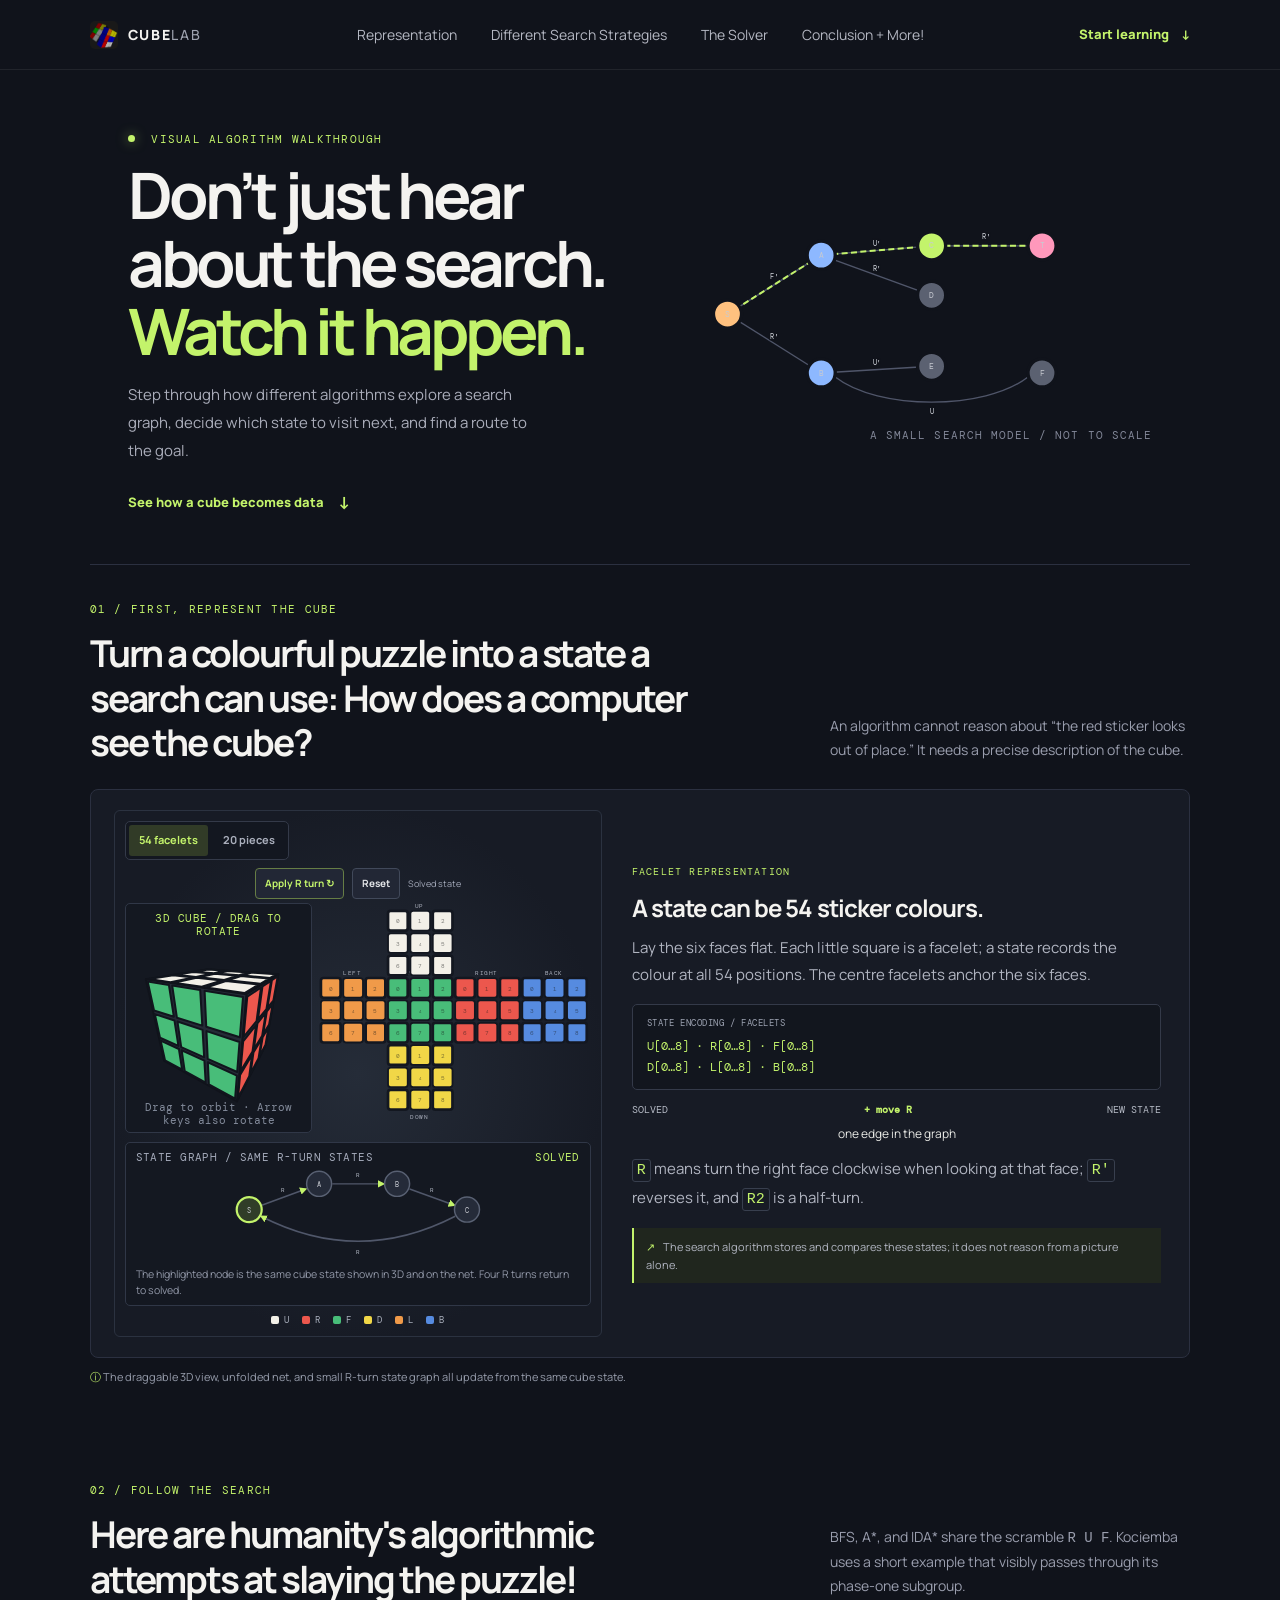
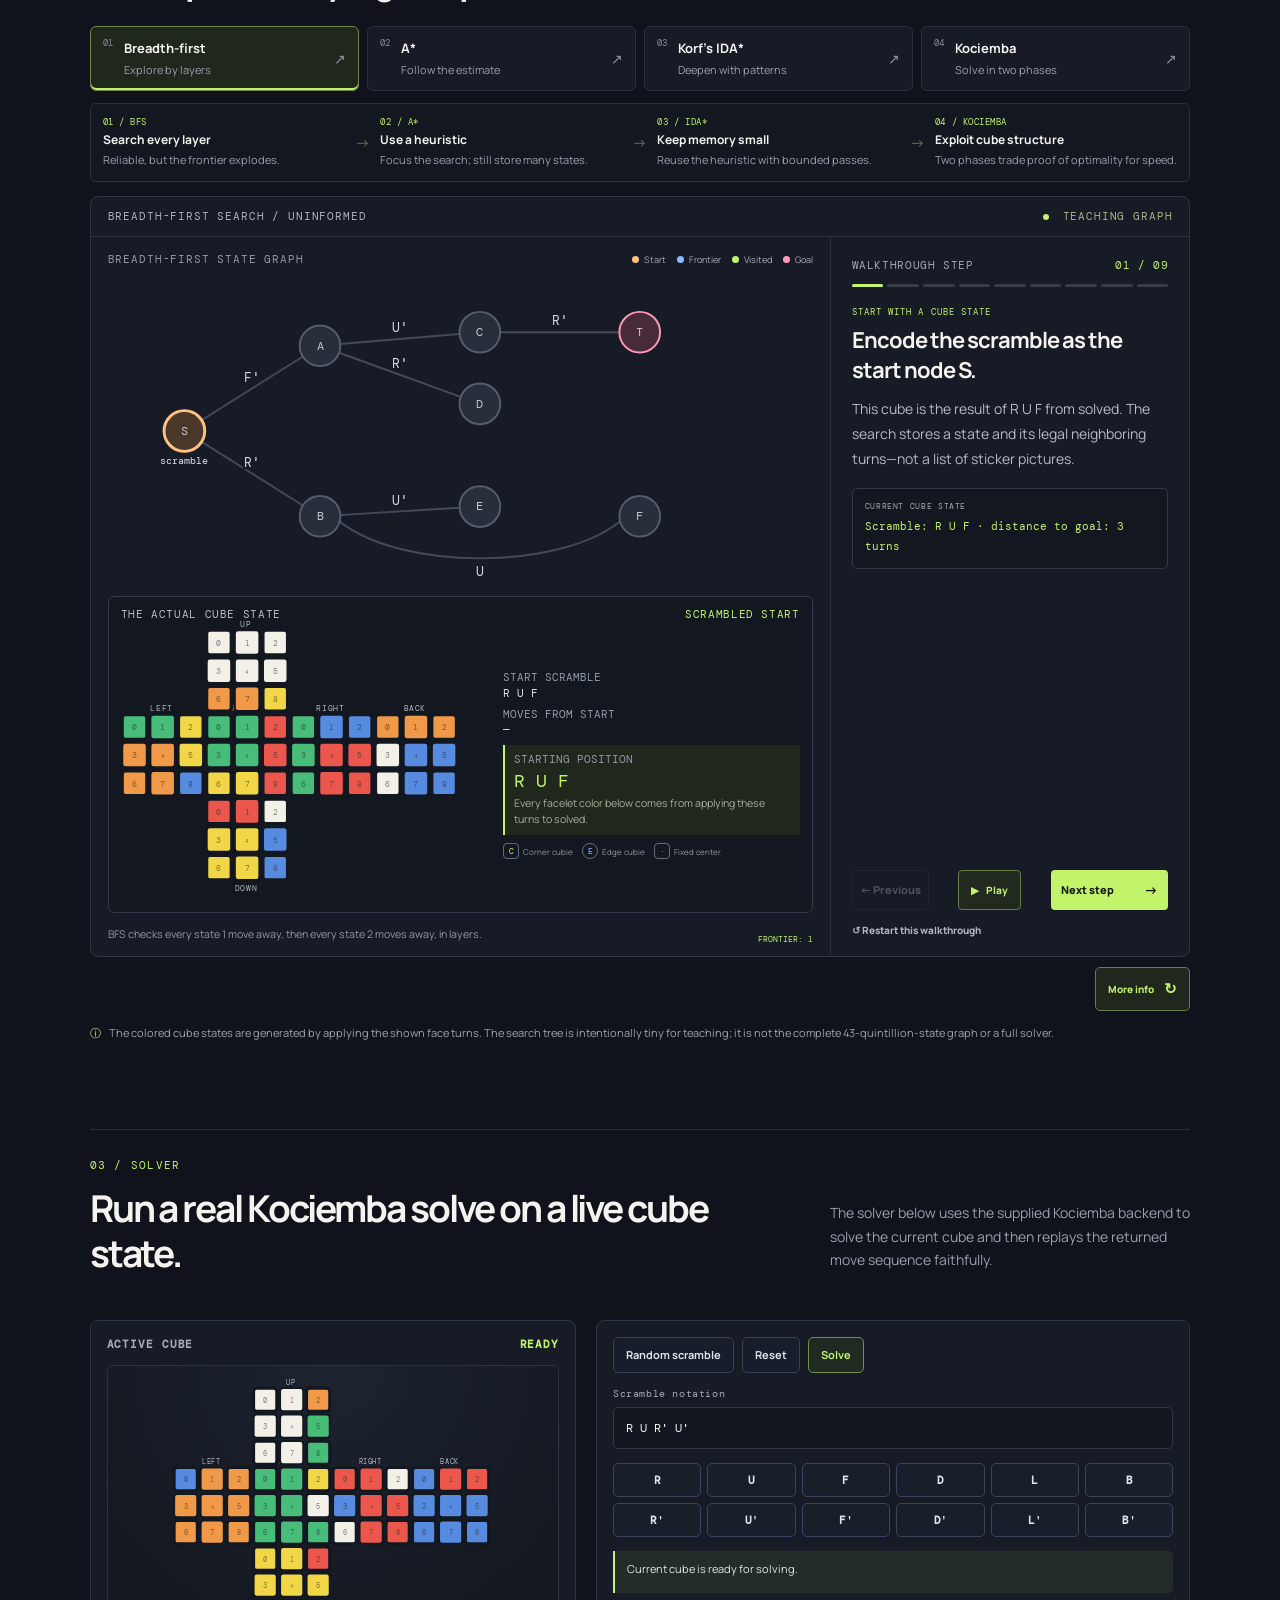
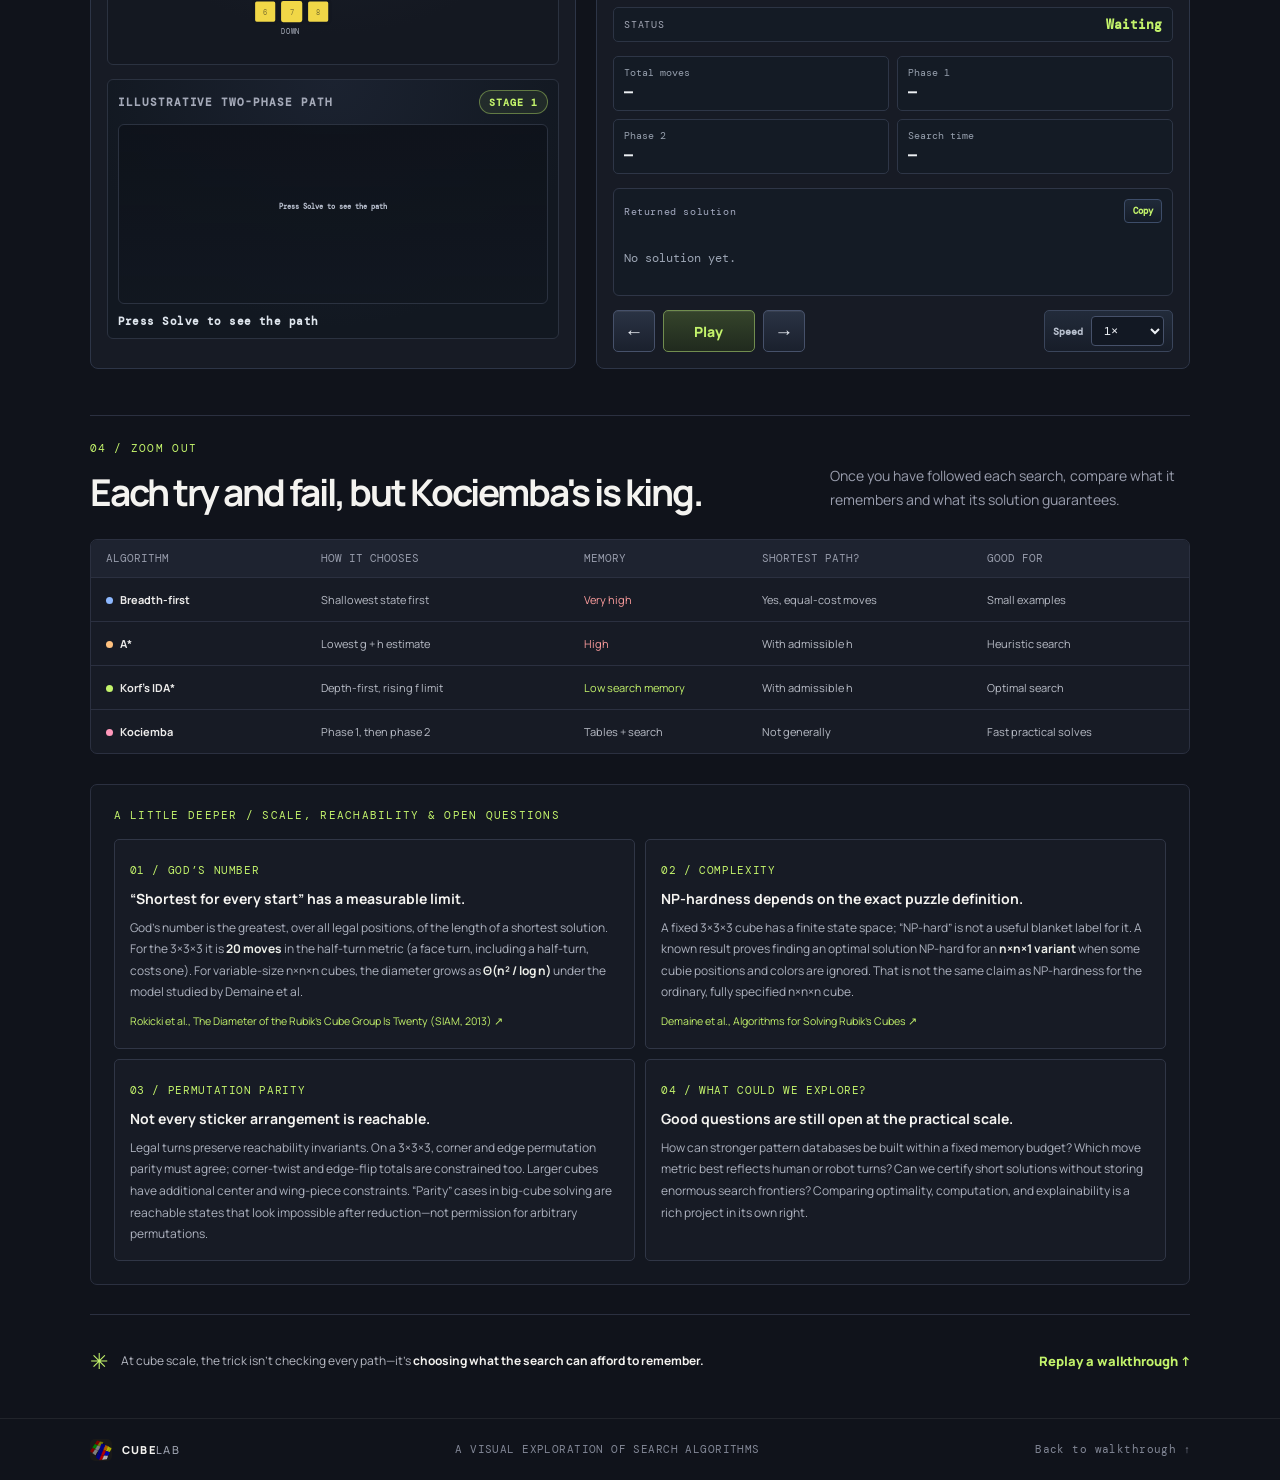
==== commit 3ba21c59: "Add files via upload" ====
--- a/index.html
+++ b/index.html
@@ -16,7 +16,12 @@
 <body>
   <header class="topbar">
     <a class="brand" href="#" aria-label="Cube Lab home"><img class="brand-mark" src="./icon.png" alt=""><span>CUBE<span class="brand-light">LAB</span></span></a>
-    <nav aria-label="Main navigation"><a href="#representation">Cube states</a><a href="#walkthrough">Walkthrough</a><a href="#compare">Compare</a></nav>
+    <nav aria-label="Main navigation">
+        <a href="#representation">Representation</a>
+        <a href="#walkthrough">Different Search Strategies</a>
+        <a href="#solver-section">The Solver</a>
+        <a href="#compare">Conclusion + More!</a>
+    </nav>
     <a class="top-cta" href="#representation">Start learning <span aria-hidden="true">↓</span></a>
   </header>
 
@@ -58,7 +63,7 @@
 
     <section class="representation section-wrap" id="representation">
       <div class="section-heading">
-        <div><p class="eyebrow">01 / FIRST, REPRESENT THE CUBE</p><h2>Turn a colourful puzzle into a state a search can use.</h2></div>
+        <div><p class="eyebrow">01 / FIRST, REPRESENT THE CUBE</p><h2>Turn a colourful puzzle into a state a search can use: How does a computer see the cube?</h2></div>
         <p>An algorithm cannot reason about “the red sticker looks out of place.” It needs a precise description of the cube.</p>
       </div>
       <div class="representation-panel">
@@ -98,7 +103,7 @@
 
     <section class="walkthrough section-wrap" id="walkthrough">
       <div class="section-heading">
-        <div><p class="eyebrow">02 / FOLLOW THE SEARCH</p><h2>Now watch the algorithm work on cube states.</h2></div>
+        <div><p class="eyebrow">02 / FOLLOW THE SEARCH</p><h2>Here are humanity's algorithmic attempts at slaying the puzzle!</h2></div>
         <p>BFS, A*, and IDA* share the scramble <code>R U F</code>. Kociemba uses a short example that visibly passes through its phase-one subgroup.</p>
       </div>
       <div class="algorithm-tabs" role="tablist" aria-label="Choose an algorithm">
@@ -154,51 +159,9 @@
       <p class="teaching-note"><span>ⓘ</span> The colored cube states are generated by applying the shown face turns. The search tree is intentionally tiny for teaching; it is not the complete 43-quintillion-state graph or a full solver.</p>
     </section>
 
-    <section class="compare-section section-wrap" id="compare">
-      <div class="section-heading">
-        <div><p class="eyebrow">03 / ZOOM OUT</p><h2>Different strategies. Different trade-offs.</h2></div>
-        <p>Once you have followed each search, compare what it remembers and what its solution guarantees.</p>
-      </div>
-      <div class="comparison">
-        <div class="comparison-head"><span>ALGORITHM</span><span>HOW IT CHOOSES</span><span>MEMORY</span><span>SHORTEST PATH?</span><span>GOOD FOR</span></div>
-        <div class="comparison-row"><strong><span class="row-dot dot-blue"></span>Breadth-first</strong><span>Shallowest state first</span><span class="memory-high">Very high</span><span>Yes, equal-cost moves</span><span>Small examples</span></div>
-        <div class="comparison-row"><strong><span class="row-dot dot-orange"></span>A*</strong><span>Lowest g + h estimate</span><span class="memory-high">High</span><span>With admissible h</span><span>Heuristic search</span></div>
-        <div class="comparison-row"><strong><span class="row-dot dot-green"></span>Korf’s IDA*</strong><span>Depth-first, rising f limit</span><span class="memory-low">Low search memory</span><span>With admissible h</span><span>Optimal search</span></div>
-        <div class="comparison-row"><strong><span class="row-dot dot-pink"></span>Kociemba</strong><span>Phase 1, then phase 2</span><span>Tables + search</span><span>Not generally</span><span>Fast practical solves</span></div>
-      </div>
-      <div class="cube-theory">
-        <p class="eyebrow">A LITTLE DEEPER / SCALE, REACHABILITY & OPEN QUESTIONS</p>
-        <div class="theory-grid">
-          <article class="theory-card">
-            <span class="theory-index">01 / GOD’S NUMBER</span>
-            <h3>“Shortest for every start” has a measurable limit.</h3>
-            <p>God’s number is the greatest, over all legal positions, of the length of a shortest solution. For the 3×3×3 it is <strong>20 moves</strong> in the half-turn metric (a face turn, including a half-turn, costs one). For variable-size n×n×n cubes, the diameter grows as <strong>Θ(n² / log n)</strong> under the model studied by Demaine et al.</p>
-            <a href="https://doi.org/10.1137/120867366" target="_blank" rel="noreferrer">Rokicki et al., The Diameter of the Rubik’s Cube Group Is Twenty (SIAM, 2013) ↗</a>
-          </article>
-          <article class="theory-card">
-            <span class="theory-index">02 / COMPLEXITY</span>
-            <h3>NP-hardness depends on the exact puzzle definition.</h3>
-            <p>A fixed 3×3×3 cube has a finite state space; “NP-hard” is not a useful blanket label for it. A known result proves finding an optimal solution NP-hard for an <strong>n×n×1 variant</strong> when some cubie positions and colors are ignored. That is not the same claim as NP-hardness for the ordinary, fully specified n×n×n cube.</p>
-            <a href="https://arxiv.org/abs/1106.5736" target="_blank" rel="noreferrer">Demaine et al., Algorithms for Solving Rubik’s Cubes ↗</a>
-          </article>
-          <article class="theory-card">
-            <span class="theory-index">03 / PERMUTATION PARITY</span>
-            <h3>Not every sticker arrangement is reachable.</h3>
-            <p>Legal turns preserve reachability invariants. On a 3×3×3, corner and edge permutation parity must agree; corner-twist and edge-flip totals are constrained too. Larger cubes have additional center and wing-piece constraints. “Parity” cases in big-cube solving are reachable states that look impossible after reduction—not permission for arbitrary permutations.</p>
-          </article>
-          <article class="theory-card">
-            <span class="theory-index">04 / WHAT COULD WE EXPLORE?</span>
-            <h3>Good questions are still open at the practical scale.</h3>
-            <p>How can stronger pattern databases be built within a fixed memory budget? Which move metric best reflects human or robot turns? Can we certify short solutions without storing enormous search frontiers? Comparing optimality, computation, and explainability is a rich project in its own right.</p>
-          </article>
-        </div>
-      </div>
-      <div class="closing"><span class="closing-icon">✳</span><p>At cube scale, the trick isn’t checking every path—it’s <strong>choosing what the search can afford to remember.</strong></p><a class="top-cta" href="#walkthrough">Replay a walkthrough ↑</a></div>
-    </section>
-
     <section class="solver-section section-wrap" id="solver-section">
       <div class="section-heading">
-        <div><p class="eyebrow">04 / SOLVER</p><h2>Run a real Kociemba solve on a live cube state.</h2></div>
+        <div><p class="eyebrow">03 / SOLVER</p><h2>Run a real Kociemba solve on a live cube state.</h2></div>
         <p>The solver below uses the supplied Kociemba backend to solve the current cube and then replays the returned move sequence faithfully.</p>
       </div>
       <div class="solver-shell">
@@ -206,7 +169,7 @@
           <div class="solver-view-header"><span>ACTIVE CUBE</span><span id="solver-status-label">READY</span></div>
           <div id="solver-cube-display" class="solver-cube-display" aria-live="polite"></div>
           <div id="solver-path-panel" class="solver-path-panel" aria-live="polite">
-            <div class="solver-path-header"><span>SEARCH PATH</span><span class="solver-path-stage" data-role="stage-tag">STAGE 1</span></div>
+            <div class="solver-path-header"><span>ILLUSTRATIVE TWO-PHASE PATH</span><span class="solver-path-stage" data-role="stage-tag">STAGE 1</span></div>
             <div class="solver-path-visual" data-role="visual"></div>
             <div class="solver-path-status" data-role="status">Press Solve to see the path</div>
           </div>
@@ -271,6 +234,49 @@
         </div>
       </div>
     </section>
+
+    <section class="compare-section section-wrap" id="compare">
+      <div class="section-heading">
+        <div><p class="eyebrow">04 / ZOOM OUT</p><h2>Each try and fail, but Kociemba's is king.</h2></div>
+        <p>Once you have followed each search, compare what it remembers and what its solution guarantees.</p>
+      </div>
+      <div class="comparison">
+        <div class="comparison-head"><span>ALGORITHM</span><span>HOW IT CHOOSES</span><span>MEMORY</span><span>SHORTEST PATH?</span><span>GOOD FOR</span></div>
+        <div class="comparison-row"><strong><span class="row-dot dot-blue"></span>Breadth-first</strong><span>Shallowest state first</span><span class="memory-high">Very high</span><span>Yes, equal-cost moves</span><span>Small examples</span></div>
+        <div class="comparison-row"><strong><span class="row-dot dot-orange"></span>A*</strong><span>Lowest g + h estimate</span><span class="memory-high">High</span><span>With admissible h</span><span>Heuristic search</span></div>
+        <div class="comparison-row"><strong><span class="row-dot dot-green"></span>Korf’s IDA*</strong><span>Depth-first, rising f limit</span><span class="memory-low">Low search memory</span><span>With admissible h</span><span>Optimal search</span></div>
+        <div class="comparison-row"><strong><span class="row-dot dot-pink"></span>Kociemba</strong><span>Phase 1, then phase 2</span><span>Tables + search</span><span>Not generally</span><span>Fast practical solves</span></div>
+      </div>
+      <div class="cube-theory">
+        <p class="eyebrow">A LITTLE DEEPER / SCALE, REACHABILITY & OPEN QUESTIONS</p>
+        <div class="theory-grid">
+          <article class="theory-card">
+            <span class="theory-index">01 / GOD’S NUMBER</span>
+            <h3>“Shortest for every start” has a measurable limit.</h3>
+            <p>God’s number is the greatest, over all legal positions, of the length of a shortest solution. For the 3×3×3 it is <strong>20 moves</strong> in the half-turn metric (a face turn, including a half-turn, costs one). For variable-size n×n×n cubes, the diameter grows as <strong>Θ(n² / log n)</strong> under the model studied by Demaine et al.</p>
+            <a href="https://doi.org/10.1137/120867366" target="_blank" rel="noreferrer">Rokicki et al., The Diameter of the Rubik’s Cube Group Is Twenty (SIAM, 2013) ↗</a>
+          </article>
+          <article class="theory-card">
+            <span class="theory-index">02 / COMPLEXITY</span>
+            <h3>NP-hardness depends on the exact puzzle definition.</h3>
+            <p>A fixed 3×3×3 cube has a finite state space; “NP-hard” is not a useful blanket label for it. A known result proves finding an optimal solution NP-hard for an <strong>n×n×1 variant</strong> when some cubie positions and colors are ignored. That is not the same claim as NP-hardness for the ordinary, fully specified n×n×n cube.</p>
+            <a href="https://arxiv.org/abs/1106.5736" target="_blank" rel="noreferrer">Demaine et al., Algorithms for Solving Rubik’s Cubes ↗</a>
+          </article>
+          <article class="theory-card">
+            <span class="theory-index">03 / PERMUTATION PARITY</span>
+            <h3>Not every sticker arrangement is reachable.</h3>
+            <p>Legal turns preserve reachability invariants. On a 3×3×3, corner and edge permutation parity must agree; corner-twist and edge-flip totals are constrained too. Larger cubes have additional center and wing-piece constraints. “Parity” cases in big-cube solving are reachable states that look impossible after reduction—not permission for arbitrary permutations.</p>
+          </article>
+          <article class="theory-card">
+            <span class="theory-index">04 / WHAT COULD WE EXPLORE?</span>
+            <h3>Good questions are still open at the practical scale.</h3>
+            <p>How can stronger pattern databases be built within a fixed memory budget? Which move metric best reflects human or robot turns? Can we certify short solutions without storing enormous search frontiers? Comparing optimality, computation, and explainability is a rich project in its own right.</p>
+          </article>
+        </div>
+      </div>
+      <div class="closing"><span class="closing-icon">✳</span><p>At cube scale, the trick isn’t checking every path—it’s <strong>choosing what the search can afford to remember.</strong></p><a class="top-cta" href="#walkthrough">Replay a walkthrough ↑</a></div>
+    </section>
+
   </main>
   <footer><a class="brand" href="#"><img class="brand-mark" src="./icon.png" alt=""><span>CUBE<span class="brand-light">LAB</span></span></a><span>A VISUAL EXPLORATION OF SEARCH ALGORITHMS</span><a href="#walkthrough">Back to walkthrough ↑</a></footer>
 </body>
--- a/styles.css
+++ b/styles.css
@@ -12,6 +12,8 @@
   --pink: #ff98bb;
   --mono: "DM Mono", Consolas, monospace;
   --sans: "Manrope", "Segoe UI", sans-serif;
+  --stage1: var(--blue);
+  --stage2: #c08aff;
 }
 * { box-sizing: border-box; }
 html { scroll-behavior: smooth; }
@@ -204,41 +206,45 @@
 .solver-shell { display: grid; grid-template-columns: minmax(250px, .9fr) minmax(300px,1.1fr); gap: 20px; padding: 20px 0 0; }
 .solver-panel { padding: 16px; border: 1px solid #2d3547; border-radius: 8px; background: var(--surface); }
 .solver-cube-panel { display: flex; flex-direction: column; gap: 14px; }
-.solver-view-header { display: flex; justify-content: space-between; gap: 10px; color: #a2a8b5; font: 8px var(--mono); letter-spacing: .08em; }
+.solver-view-header { display: flex; justify-content: space-between; gap: 10px; color: #a2a8b5; font: 700 11px var(--mono); letter-spacing: .08em; }
 .solver-view-header span:last-child { color: var(--accent); }
 .solver-cube-display { min-height: 300px; display: grid; place-items: center; padding: 10px 8px; border: 1px solid #2b3240; border-radius: 6px; background: radial-gradient(circle at top, #1d2430 0%, #141821 72%); }
 .solver-cube-display .cube-net { max-width: 320px; }
 .solver-path-panel { display: grid; gap: 10px; padding: 10px; border: 1px solid #2b3240; border-radius: 6px; background: radial-gradient(circle at top, #1b2230 0%, #121821 72%); }
-.solver-path-header { display: flex; align-items: center; justify-content: space-between; gap: 10px; color: #a4a9b8; font: 8px var(--mono); letter-spacing: .09em; }
-.solver-path-stage { display: inline-flex; align-items: center; justify-content: center; min-height: 20px; padding: 2px 8px; border: 1px solid rgba(195,243,107,.4); border-radius: 999px; background: rgba(195,243,107,.08); color: var(--accent); }
-.solver-path-stage.is-stage2 { border-color: rgba(192,138,255,.45); background: rgba(192,138,255,.08); color: var(--stage2); }
-.solver-path-visual { position: relative; display: grid; place-items: center; min-height: 180px; border: 1px solid #2b3240; border-radius: 6px; background: linear-gradient(180deg, rgba(14,18,26,.92), rgba(17,23,32,.96)); overflow: hidden; }
-.solver-path-visual-inner { display: grid; grid-template-columns: auto 1fr auto; align-items: center; gap: 10px; width: 100%; }
-.solver-path-icon-wrap { display: grid; justify-items: center; gap: 8px; }
-.solver-path-icon-caption { color: #b2b8c4; font: 700 9px var(--mono); letter-spacing: .06em; }
-.solver-path-map-host { width: 100%; }
-.solver-path-cube-icon { width: 56px; height: 56px; display: block; filter: drop-shadow(0 0 8px rgba(255,255,255,.16)); }
-.solver-path-svg { width: 100%; height: 100%; aspect-ratio: 2.5 / 1; display: block; }
-.solver-path-stage-label { font: 700 9px var(--mono); letter-spacing: .08em; fill: #f7f9ff; paint-order: stroke; stroke: rgba(16,19,27,.93); stroke-width: 3px; }
+.solver-path-header { display: flex; align-items: center; justify-content: space-between; gap: 10px; color: #a4a9b8; font: 700 11px var(--mono); letter-spacing: .09em; }
+.solver-path-stage { display: inline-flex; align-items: center; justify-content: center; min-height: 24px; padding: 3px 9px; border: 1px solid rgba(195,243,107,.4); border-radius: 999px; background: rgba(195,243,107,.08); color: var(--accent); font-size: 10px; font-weight: 700; }
+.solver-path-stage.stage-2-lit { border-color: rgba(192,138,255,.55); background: rgba(192,138,255,.12); color: var(--stage2); }
+.solver-path-visual { display: block; min-height: 180px; padding: 8px; border: 1px solid #2b3240; border-radius: 6px; background: linear-gradient(180deg, rgba(14,18,26,.92), rgba(17,23,32,.96)); overflow: hidden; }
+.solver-path-svg { width: 100%; height: auto; min-height: 150px; aspect-ratio: 2.9 / 1; display: block; }
+.solver-path-stage-label { font: 700 11px var(--mono); letter-spacing: .08em; paint-order: stroke; stroke: rgba(16,19,27,.93); stroke-width: 3px; }
 .solver-path-stage-label-left { fill: var(--stage1); }
 .solver-path-stage-label-right { fill: var(--stage2); }
-.solver-path-stage-label-left.is-active { fill: #b9d6ff; }
-.solver-path-stage-label-right.is-active { fill: #d9b9ff; }
-.solver-path-divider { stroke: var(--pink); filter: drop-shadow(0 0 8px rgba(255,152,187,.6)); }
-.solver-path-status { color: #dfe6ee; font: 700 10px var(--mono); letter-spacing: .04em; }
-.solver-path-marker { filter: drop-shadow(0 0 8px rgba(255,255,255,.8)); }
-.solver-path-panel.solver-path-pulse .solver-path-divider { animation: search-path-pulse 600ms ease-out; }
-.solver-path-panel.solver-path-pulse .solver-path-stage-label-right { animation: search-path-label-pulse 600ms ease-out; }
-@keyframes search-path-pulse { 0% { stroke-width: 2.2; opacity: 0.5; filter: drop-shadow(0 0 0 rgba(255,152,187,0)); } 30% { stroke-width: 4; opacity: 1; filter: drop-shadow(0 0 12px rgba(255,152,187,.9)); } 100% { stroke-width: 2.2; opacity: 1; filter: drop-shadow(0 0 0 rgba(255,152,187,0)); } }
-@keyframes search-path-label-pulse { 0% { opacity: 0.5; transform: scale(1); } 40% { opacity: 1; transform: scale(1.03); } 100% { opacity: 1; transform: scale(1); } }
-@media (prefers-reduced-motion: reduce) { .solver-path-panel.solver-path-pulse .solver-path-divider, .solver-path-panel.solver-path-pulse .solver-path-stage-label-right { animation: none; } }
+.solver-path-stage-label.active { filter: drop-shadow(0 0 5px currentColor); }
+.solver-path-divider { stroke: var(--pink); stroke-width: 2.2; stroke-linecap: round; filter: drop-shadow(0 0 8px rgba(255,152,187,.6)); }
+.solver-path-status { color: #dfe6ee; font: 700 11px var(--mono); letter-spacing: .04em; }
+.solver-path-decoy { fill: none; stroke-width: 1.5; stroke-dasharray: 4 6; opacity: .25; }
+.solver-path-decoy.stage1 { stroke: var(--stage1); }
+.solver-path-decoy.stage2 { stroke: var(--stage2); }
+.solver-path-decoy-end { fill: rgba(255,255,255,.38); font: 12px var(--mono); }
+.solver-path-spine { fill: none; stroke-width: 3.5; stroke-linecap: round; stroke-linejoin: round; }
+.solver-path-spine.stage1, .solver-path-trail.stage1 { stroke: var(--stage1); }
+.solver-path-spine.stage2, .solver-path-trail.stage2 { stroke: var(--stage2); }
+.solver-path-trail { fill: none; stroke-width: 5; stroke-linecap: round; stroke-linejoin: round; }
+.solver-path-node { stroke: rgba(255,255,255,.6); stroke-width: 1.2; }
+.solver-path-node.stage1 { fill: var(--stage1); }
+.solver-path-node.stage2 { fill: var(--stage2); }
+.solver-path-node.gate { fill: var(--pink); stroke: #fff; stroke-width: 1.5; }
+.solver-path-marker { fill: var(--stage1); stroke: rgba(255,255,255,.95); stroke-width: 1.8; filter: drop-shadow(0 0 8px rgba(255,255,255,.8)); }
+.solver-path-marker.stage2 { fill: var(--stage2); }
+.solver-path-empty-text { font: 700 11px var(--mono); fill: #b7becd; }
+@media (prefers-reduced-motion: reduce) { .solver-path-divider { animation: none; } }
 .solver-controls-panel { display: grid; gap: 14px; }
 .solver-toolbar { display: flex; flex-wrap: wrap; gap: 8px; }
-.solver-toolbar button, .solver-solution-header button, .solver-playback button { cursor: pointer; font: inherit; }
+.solver-toolbar button, .solver-solution-header button, .solver-playback button { cursor: pointer; font: inherit; transition: transform .15s, border-color .15s, background .15s, box-shadow .15s; }
 .solver-toolbar button { min-height: 36px; padding: 0 12px; border: 1px solid #384155; border-radius: 5px; background: #171d2a; color: #dfe3ea; font-size: 11px; font-weight: 700; }
 .solver-toolbar button.primary { border-color: #718d4f; background: #1f2a20; color: var(--accent); }
 .solver-toolbar button:hover, .solver-solution-header button:hover, .solver-playback button:hover, .solver-face-button:hover { transform: translateY(-1px); }
-.solver-input { display: grid; gap: 7px; color: #a8adba; font: 8px var(--mono); letter-spacing: .06em; }
+.solver-input { display: grid; gap: 7px; color: #a8adba; font: 10px var(--mono); letter-spacing: .06em; }
 .solver-input input { min-height: 42px; padding: 0 12px; border: 1px solid #303848; border-radius: 5px; background: #12171f; color: var(--text); font: 12px/1.5 var(--mono); }
 .solver-turn-grid { display: grid; grid-template-columns: repeat(6, minmax(0, 1fr)); gap: 6px; }
 .solver-face-button { min-height: 34px; border: 1px solid #39445d; border-radius: 5px; background: #181f2b; color: #dfe3ea; font: 700 11px var(--mono); }
@@ -246,33 +252,40 @@
 .solver-message[data-tone="error"] { border-color: #ff9d9d; background: rgba(255,157,157,.1); color: #ffd7d7; }
 .solver-message[data-tone="success"] { border-color: #7ae8a4; background: rgba(122,232,164,.09); color: #d9f7df; }
 .solver-phase-row { display: flex; align-items: center; justify-content: space-between; gap: 12px; padding: 8px 10px; border: 1px solid #2c3444; border-radius: 5px; background: #141b25; }
-.solver-tag { color: #a5a9b7; font: 8px var(--mono); letter-spacing: .08em; }
+.solver-tag { color: #a5a9b7; font: 10px var(--mono); letter-spacing: .08em; }
 .solver-phase-row strong { color: var(--accent); font: 700 13px var(--mono); }
 .solver-stats { display: grid; grid-template-columns: repeat(2, minmax(0, 1fr)); gap: 8px; }
 .solver-stats div { display: grid; gap: 4px; padding: 9px 10px; border: 1px solid #2e3647; border-radius: 5px; background: #141b25; }
-.solver-stats span { color: #97a0ae; font: 8px var(--mono); }
-.solver-stats strong { color: #edf0f3; font: 700 12px var(--mono); }
+.solver-stats span { color: #97a0ae; font: 10px var(--mono); }
+.solver-stats strong { color: #edf0f3; font: 700 14px var(--mono); }
 .solver-solution-box { display: grid; gap: 10px; padding: 10px; border: 1px solid #2f3647; border-radius: 6px; background: #141b25; }
-.solver-solution-header { display: flex; align-items: center; justify-content: space-between; gap: 8px; color: #a4aac0; font: 8px var(--mono); letter-spacing: .06em; }
-.solver-solution-header button { padding: 5px 8px; border: 1px solid #3d4d69; border-radius: 4px; background: #101821; color: var(--accent); font: 700 8px var(--mono); }
-.solver-solution-text { display: flex; flex-wrap: wrap; align-items: center; gap: 6px; min-height: 52px; color: #e8ebee; font: 12px/1.8 var(--mono); overflow-wrap: anywhere; }
-.solver-solution-chip { display: inline-flex; align-items: center; justify-content: center; min-height: 24px; padding: 3px 8px; border: 1px solid rgba(147, 163, 190, .35); border-radius: 999px; background: rgba(148, 170, 202, .1); color: #edf2ff; font: 700 10px var(--mono); }
-.solver-solution-chip[data-phase="stage1"] { border-color: rgba(141,184,255,.6); background: rgba(141,184,255,.12); color: #bfdbff; }
-.solver-solution-chip[data-phase="stage2"] { border-color: rgba(192,138,255,.6); background: rgba(192,138,255,.12); color: #e1c8ff; }
-.solver-solution-chip[data-phase="neutral"] { border-color: rgba(195,243,107,.35); background: rgba(195,243,107,.08); color: #dff5c6; }
-.solver-solution-chip.is-active { box-shadow: 0 0 0 1px rgba(255,255,255,.35), 0 0 16px rgba(255,255,255,.16); transform: translateY(-1px); }
-.solver-playback { display: flex; align-items: center; gap: 8px; flex-wrap: wrap; }
-.solver-playback button { min-height: 36px; min-width: 52px; border: 1px solid #384155; border-radius: 5px; background: #141b25; color: #e4e7eb; }
-.solver-speed { display: flex; align-items: center; gap: 8px; margin-left: auto; color: #a1a7b7; font: 8px var(--mono); }
-.solver-speed select { min-height: 32px; border: 1px solid #374256; border-radius: 4px; background: #121821; color: #edf0f3; font: 700 9px var(--mono); }
-@media (max-width: 900px) {
-  .solver-shell { grid-template-columns: 1fr; }
-  .solver-cube-display { min-height: 260px; }
-}
+.solver-solution-header { display: flex; align-items: center; justify-content: space-between; gap: 8px; color: #a4aac0; font: 10px var(--mono); letter-spacing: .06em; }
+.solver-solution-header button { padding: 5px 8px; border: 1px solid #3d4d69; border-radius: 4px; background: linear-gradient(180deg, #202a39, #151c28); color: var(--accent); font: 700 9px var(--mono); }
+.solver-solution-text { display: flex; align-items: center; flex-wrap: wrap; gap: 5px; min-height: 52px; color: #e8ebee; font: 12px/1.8 var(--mono); overflow-wrap: anywhere; }
+.sol-empty { color: #9da6b5; }
+.sol-group-label { flex-basis: 100%; margin-top: 3px; font: 700 10px/1.4 var(--mono); letter-spacing: .04em; }
+.sol-group-p1 { color: var(--stage1); }
+.sol-group-p2 { color: var(--stage2); }
+.sol-move { display: inline-grid; place-items: center; min-width: 34px; height: 32px; padding: 0 8px; border: 1px solid transparent; border-radius: 4px; font-size: 14px; font-weight: 700; transition: opacity 120ms ease, background 120ms ease, box-shadow 120ms ease; }
+.sol-move.p1 { color: var(--stage1); border-color: rgba(141,184,255,.48); border-bottom: 2px solid var(--stage1); background: rgba(141,184,255,.14); }
+.sol-move.p2 { color: var(--stage2); border-color: rgba(192,138,255,.48); border-bottom: 2px dashed var(--stage2); background: rgba(192,138,255,.14); }
+.sol-move.neutral { color: #dfe5ed; border-color: #465066; background: #202735; }
+.sol-move.upcoming { opacity: .5; }
+.sol-move.played { opacity: .82; }
+.sol-move.p1.current { color: #10131b; background: var(--stage1); box-shadow: 0 0 12px rgba(141,184,255,.35); }
+.sol-move.p2.current { color: #10131b; background: var(--stage2); box-shadow: 0 0 12px rgba(192,138,255,.35); }
+.sol-divider { user-select: none; margin: 0 3px; color: var(--pink); font-weight: 800; }
+.solver-playback { display: flex; align-items: stretch; flex-wrap: wrap; gap: 8px; }
+.solver-playback button { min-width: 42px; min-height: 42px; padding: 0 12px; border: 1px solid #46516a; border-radius: 5px; background: linear-gradient(180deg, #2a3344, #1a202d); color: #e5e9f0; box-shadow: inset 0 1px rgba(255,255,255,.06); font: 700 19px/1 var(--mono); }
+.solver-playback button:hover { border-color: #74829d; background: linear-gradient(180deg, #354158, #202a3a); box-shadow: 0 4px 12px rgba(0,0,0,.2); }
+#solver-play-solution { min-width: 92px; border-color: #718d4f; background: linear-gradient(180deg, #35442b, #202a1e); color: var(--accent); font: 800 14px var(--sans); }
+#solver-play-solution:hover { border-color: var(--accent); background: linear-gradient(180deg, #405237, #293522); }
+.solver-playback button:focus-visible, .solver-speed select:focus-visible { outline: 2px solid var(--accent); outline-offset: 2px; }
+.solver-speed { display: flex; align-items: center; gap: 8px; margin-left: auto; padding: 5px 8px; border: 1px solid #3a455b; border-radius: 5px; background: linear-gradient(180deg, #222b3a, #171d29); color: #b8c0ce; }
+.solver-speed span { font: 700 10px var(--mono); }
+.solver-speed select { min-height: 30px; padding: 0 8px; border: 1px solid #46516a; border-radius: 4px; background: #121823; color: #edf0f5; cursor: pointer; font: 12px var(--mono); }
+@media (prefers-reduced-motion: reduce) { *,*::before,*::after { scroll-behavior: auto !important; transition-duration: .01ms !important; } }
 @media (max-width: 680px) {
-  .solver-turn-grid { grid-template-columns: repeat(3, minmax(0, 1fr)); }
-  .solver-stats { grid-template-columns: 1fr 1fr; }
-  .solver-speed { width: 100%; justify-content: space-between; margin-left: 0; }
-  .solver-speed select { flex: 1; }
-}
-@media (prefers-reduced-motion: reduce) { *,*::before,*::after { scroll-behavior: auto !important; transition-duration: .01ms !important; } }
+  .solver-shell { grid-template-columns: minmax(0, 1fr); gap: 12px; }
+  .solver-panel { min-width: 0; }
+}
